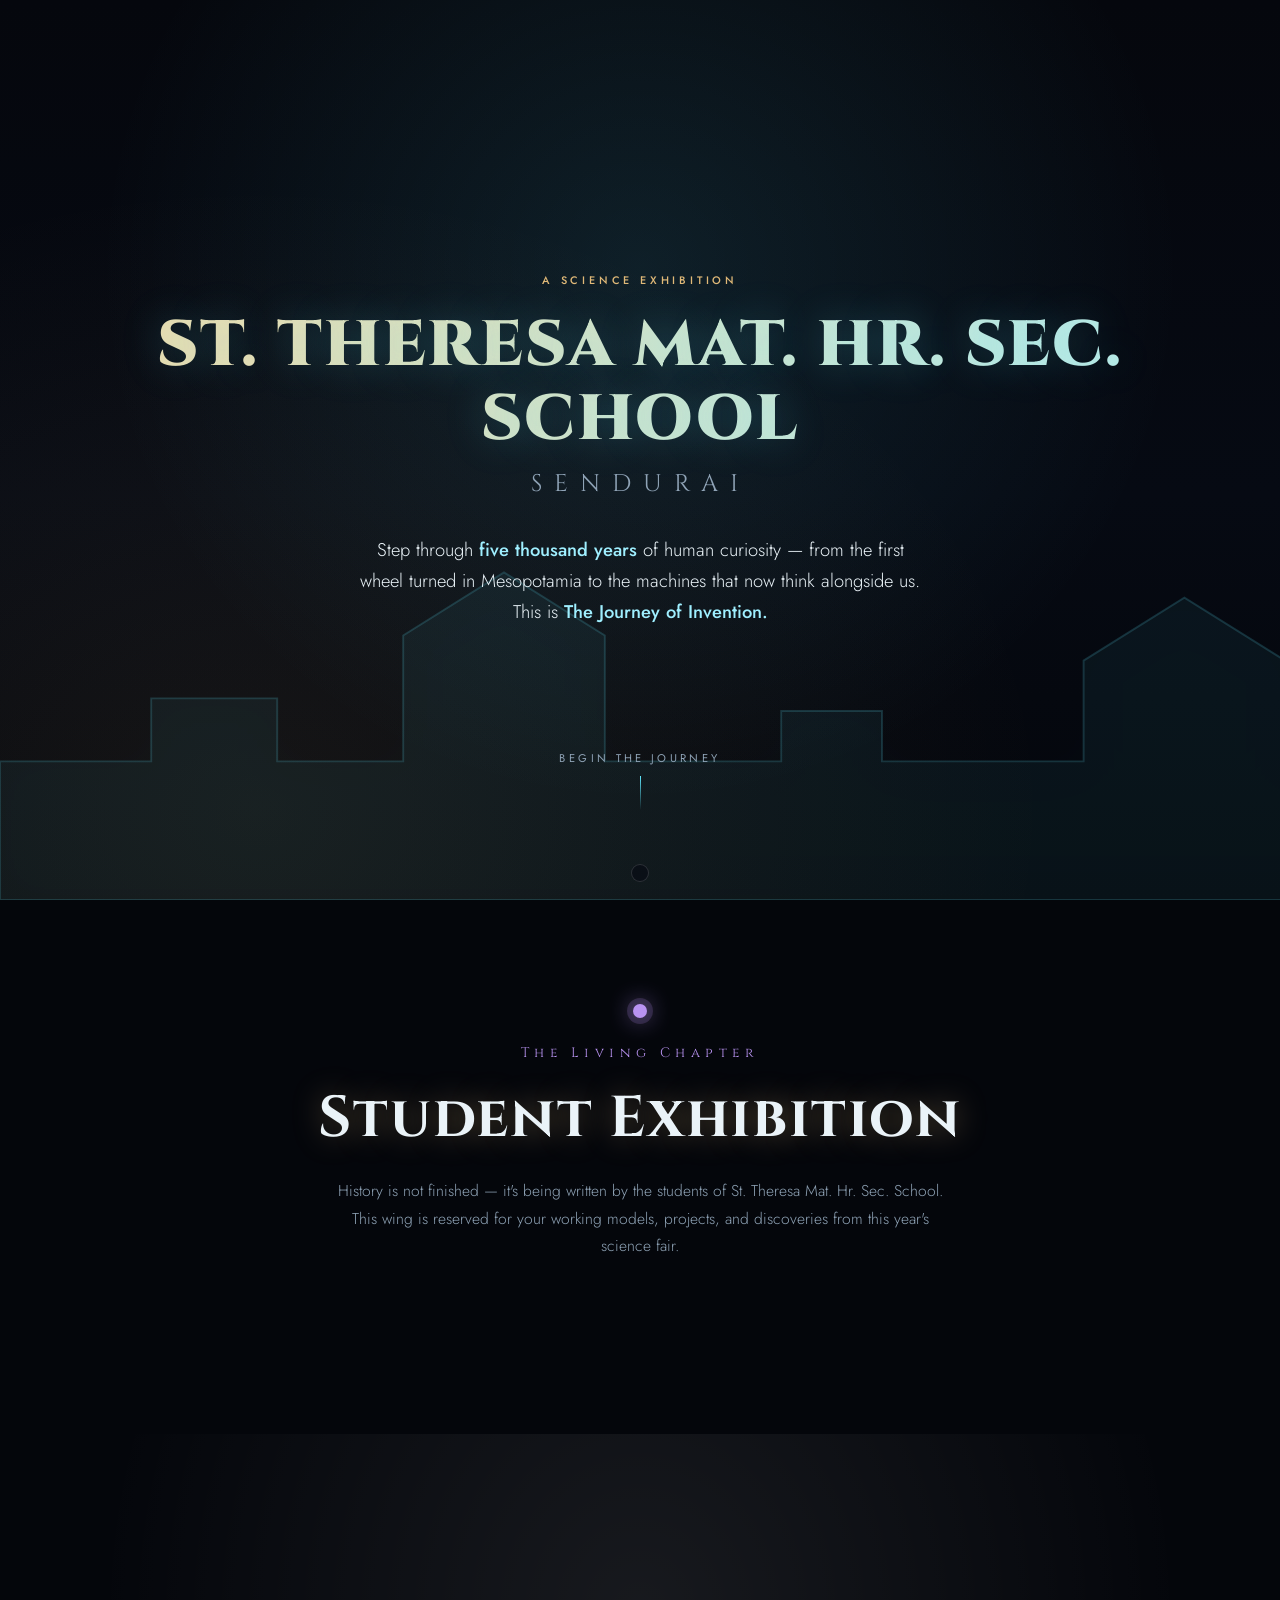
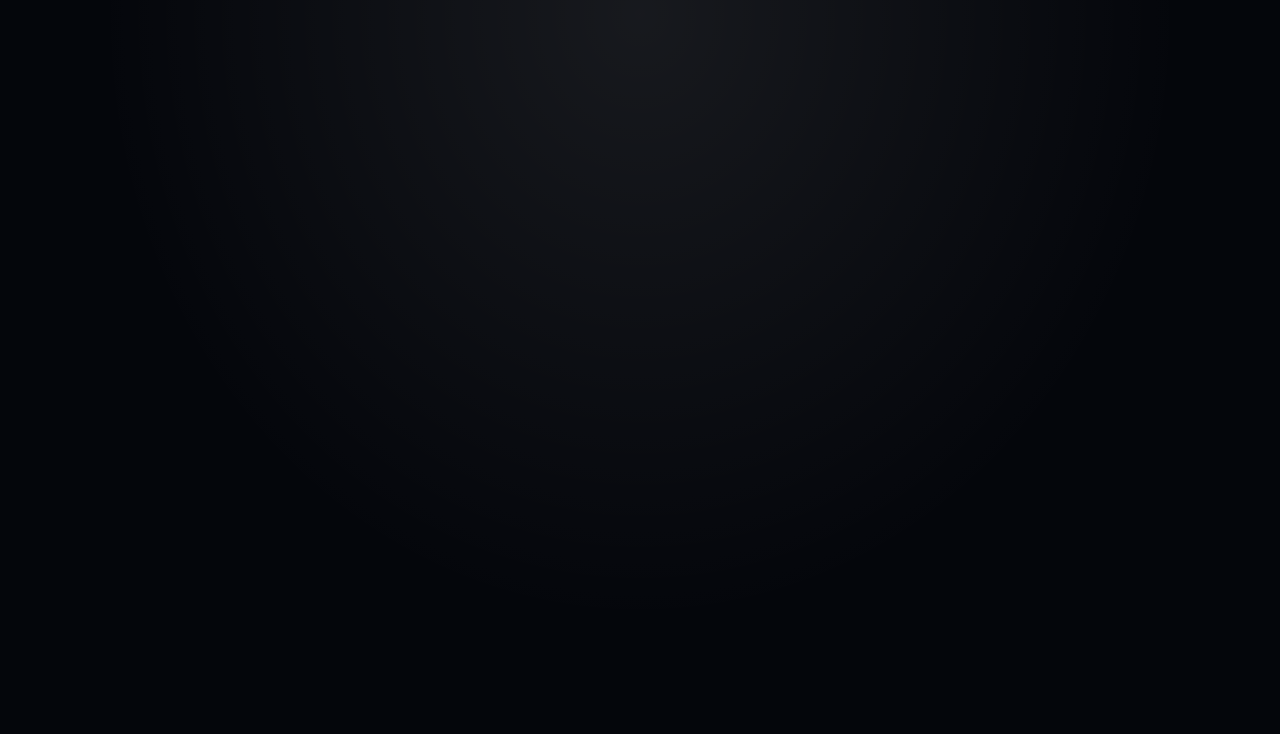
==== journey-of-invention.html @ 99f2938e "Add files via upload" ====
<!DOCTYPE html>
<html lang="en">
<head>
<meta charset="UTF-8">
<meta name="viewport" content="width=device-width, initial-scale=1.0">
<title>The Journey of Invention — St. Theresa Mat. Hr. Sec. School, Sendurai</title>
<link rel="preconnect" href="https://fonts.googleapis.com">
<link href="https://fonts.googleapis.com/css2?family=Cinzel:wght@400;600;700;900&family=Cinzel+Decorative:wght@700;900&family=Jost:wght@300;400;500;600;700&display=swap" rel="stylesheet">
<style>
  :root{
    --bg:#04060b;
    --bg2:#070c17;
    --cyan:#5fe9ff;
    --cyan-soft:#9fefff;
    --cyan-dim:#1c6b7d;
    --gold:#e0b978;
    --gold-soft:#f3d9a4;
    --ink:#eaf3f8;
    --muted:#8fa3b6;
    --glass:rgba(255,255,255,0.055);
    --glass-border:rgba(255,255,255,0.14);
    --accent:var(--gold);
  }
  *{box-sizing:border-box; margin:0; padding:0;}
  html{scroll-behavior:smooth;}
  body{
    background:var(--bg);
    color:var(--ink);
    font-family:'Jost',sans-serif;
    overflow-x:hidden;
    -webkit-font-smoothing:antialiased;
  }
  ::selection{background:var(--cyan); color:#04060b;}

  h1,h2,h3,.display{font-family:'Cinzel',serif; letter-spacing:.03em;}
  .eyebrow{
    font-family:'Jost',sans-serif; text-transform:uppercase; letter-spacing:.35em;
    font-size:.68rem; color:var(--accent); font-weight:500;
  }

  /* ---------- canvas backdrop ---------- */
  #starfield{position:fixed; inset:0; z-index:0; opacity:.75; pointer-events:none;}

  /* ---------- scroll progress ---------- */
  #progress{
    position:fixed; top:0; left:0; height:3px; width:0%;
    background:linear-gradient(90deg,var(--cyan),var(--gold));
    z-index:500; box-shadow:0 0 12px var(--cyan);
    transition:width .1s linear;
  }

  /* ---------- nav ---------- */
  nav#eraNav{
    position:fixed; bottom:18px; left:50%; transform:translateX(-50%);
    z-index:400; display:flex; gap:6px; padding:8px;
    background:rgba(8,12,20,.65); border:1px solid var(--glass-border);
    border-radius:40px; backdrop-filter:blur(16px);
    max-width:92vw; overflow-x:auto; scrollbar-width:none;
  }
  nav#eraNav::-webkit-scrollbar{display:none;}
  nav#eraNav button{
    white-space:nowrap; background:transparent; border:none; color:var(--muted);
    font-family:'Jost',sans-serif; font-size:.72rem; letter-spacing:.12em; text-transform:uppercase;
    padding:9px 15px; border-radius:30px; cursor:pointer; transition:all .35s ease;
  }
  nav#eraNav button.active{
    background:linear-gradient(120deg, rgba(95,233,255,.18), rgba(224,185,120,.18));
    color:var(--ink); box-shadow:0 0 18px rgba(95,233,255,.25) inset;
  }
  nav#eraNav button:hover{color:var(--cyan-soft);}

  section{position:relative; z-index:2; width:100%;}

  /* ---------- HERO ---------- */
  #hero{
    height:100svh; display:flex; flex-direction:column; align-items:center; justify-content:center;
    text-align:center; position:relative; overflow:hidden;
  }
  #hero::before{
    content:""; position:absolute; inset:0;
    background:
      radial-gradient(ellipse at 50% 30%, rgba(95,233,255,.10), transparent 60%),
      radial-gradient(ellipse at 20% 90%, rgba(224,185,120,.08), transparent 55%),
      linear-gradient(180deg, #05070d 0%, #060a13 55%, #04060b 100%);
    z-index:-1;
  }
  .school-silhouette{
    position:absolute; bottom:0; left:0; right:0; height:42vh; z-index:-1; opacity:.5;
    filter:drop-shadow(0 0 25px rgba(95,233,255,.15));
  }
  .hero-eyebrow{margin-bottom:22px; opacity:0; animation:fadeUp 1.2s ease .3s forwards;}
  .school-title{
    font-size:clamp(1.9rem, 6vw, 4rem); font-weight:900; line-height:1.15;
    background:linear-gradient(120deg, var(--gold-soft), var(--cyan-soft) 55%, var(--gold-soft));
    background-size:220% auto;
    -webkit-background-clip:text; background-clip:text; color:transparent;
    text-shadow:0 0 40px rgba(95,233,255,.25);
    animation:shine 7s linear infinite, fadeUp 1.4s ease .5s both;
  }
  .school-sub{
    font-family:'Cinzel',serif; font-size:clamp(1rem,2.6vw,1.5rem); letter-spacing:.5em;
    color:var(--muted); margin-top:10px; opacity:0; animation:fadeUp 1.4s ease .8s forwards;
  }
  .hero-tagline{
    margin-top:34px; font-size:clamp(.95rem,1.6vw,1.15rem); color:var(--ink); opacity:0;
    max-width:560px; line-height:1.7; font-weight:300;
    animation:fadeUp 1.4s ease 1.15s forwards;
  }
  .hero-tagline b{color:var(--cyan-soft); font-weight:500;}
  .scroll-cue{
    position:absolute; bottom:90px; display:flex; flex-direction:column; align-items:center; gap:10px;
    opacity:0; animation:fadeUp 1s ease 1.7s forwards, bob 2.4s ease-in-out 2.7s infinite;
    color:var(--muted); font-size:.7rem; letter-spacing:.3em; text-transform:uppercase;
  }
  .scroll-cue .line{width:1px; height:34px; background:linear-gradient(var(--cyan),transparent);}

  @keyframes fadeUp{from{opacity:0; transform:translateY(26px);} to{opacity:1; transform:translateY(0);}}
  @keyframes shine{to{background-position:220% center;}}
  @keyframes bob{0%,100%{transform:translateY(0);}50%{transform:translateY(10px);}}

  /* ---------- timeline spine ---------- */
  .spine-wrap{position:fixed; left:50%; top:0; bottom:0; width:2px; z-index:1; transform:translateX(-50%); pointer-events:none;}
  .spine-wrap::before{
    content:""; position:absolute; inset:0; background:linear-gradient(180deg, transparent, rgba(95,233,255,.16) 8%, rgba(95,233,255,.16) 92%, transparent);
  }
  @media (max-width:820px){.spine-wrap{display:none;}}

  /* ---------- era intro banner ---------- */
  .era-banner{
    min-height:46vh; display:flex; flex-direction:column; align-items:center; justify-content:center;
    text-align:center; padding:90px 24px 40px; position:relative;
  }
  .era-period{
    font-family:'Cinzel',serif; font-size:.85rem; letter-spacing:.4em; color:var(--accent); margin-bottom:18px;
  }
  .era-title{
    font-size:clamp(2.1rem,5.4vw,3.6rem); font-weight:700;
    color:var(--ink); text-shadow:0 0 30px color-mix(in srgb, var(--accent) 40%, transparent);
  }
  .era-desc{max-width:620px; margin:20px auto 0; color:var(--muted); font-weight:300; line-height:1.75; font-size:.98rem;}
  .era-node{
    width:14px; height:14px; border-radius:50%; margin:0 auto 26px; background:var(--accent);
    box-shadow:0 0 0 6px color-mix(in srgb, var(--accent) 18%, transparent), 0 0 24px var(--accent);
  }

  /* ---------- invention grid ---------- */
  .grid{
    display:grid; grid-template-columns:repeat(auto-fit, minmax(250px,1fr)); gap:22px;
    max-width:1200px; margin:0 auto; padding:10px 24px 110px;
  }
  .card{
    background:var(--glass); border:1px solid var(--glass-border); border-radius:18px; padding:28px 24px;
    backdrop-filter:blur(14px); cursor:pointer; text-align:left; position:relative; overflow:hidden;
    transform:translateY(24px) rotateX(4deg); opacity:0; transition:transform .5s cubic-bezier(.2,.8,.2,1), box-shadow .4s, border-color .4s, opacity .5s;
  }
  .card.in-view{opacity:1; transform:translateY(0) rotateX(0);}
  .card:hover{
    transform:translateY(-6px) scale(1.015);
    border-color:color-mix(in srgb, var(--accent) 55%, var(--glass-border));
    box-shadow:0 18px 40px -14px rgba(0,0,0,.6), 0 0 30px -6px color-mix(in srgb, var(--accent) 45%, transparent);
  }
  .card::after{
    content:""; position:absolute; inset:0; opacity:0; transition:opacity .4s;
    background:radial-gradient(circle at 30% 0%, color-mix(in srgb, var(--accent) 16%, transparent), transparent 60%);
  }
  .card:hover::after{opacity:1;}
  .card-icon{font-size:2rem; display:block; margin-bottom:16px; filter:drop-shadow(0 0 10px color-mix(in srgb, var(--accent) 60%, transparent));}

  .icon-badge{
    position:relative; width:64px; height:64px; margin-bottom:18px;
    display:flex; align-items:center; justify-content:center;
  }
  .icon-badge-ring{
    position:absolute; inset:0; border-radius:50%;
    background:conic-gradient(from 0deg, color-mix(in srgb, var(--accent) 70%, transparent), transparent 30%, color-mix(in srgb, var(--cyan) 55%, transparent) 60%, transparent 85%);
    animation:spin 7s linear infinite;
    -webkit-mask:radial-gradient(circle, transparent 60%, black 62%);
            mask:radial-gradient(circle, transparent 60%, black 62%);
  }
  .icon-badge-core{
    position:absolute; inset:6px; border-radius:50%;
    background:radial-gradient(circle at 35% 30%, rgba(255,255,255,.14), rgba(255,255,255,.02) 60%), var(--glass);
    border:1px solid var(--glass-border);
    box-shadow:0 0 22px -4px color-mix(in srgb, var(--accent) 55%, transparent) inset, 0 4px 14px -6px rgba(0,0,0,.6);
  }
  .icon-badge-glyph{position:relative; font-size:1.7rem; filter:drop-shadow(0 0 8px color-mix(in srgb, var(--accent) 65%, transparent));}
  .icon-badge img{position:relative; width:60%; height:60%; object-fit:contain; filter:drop-shadow(0 0 8px color-mix(in srgb, var(--accent) 65%, transparent));}
  @keyframes spin{to{transform:rotate(360deg);}}
  .card:hover .icon-badge-ring{animation-duration:2.4s;}

  #modalIcon.icon-badge{width:84px; height:84px; margin-bottom:16px;}
  #modalIcon.icon-badge .icon-badge-glyph{font-size:2.2rem;}
  .card h3{font-size:1.18rem; font-weight:600; margin-bottom:6px; color:var(--ink);}
  .card .card-tag{font-size:.72rem; letter-spacing:.15em; text-transform:uppercase; color:var(--accent); font-family:'Jost'; font-weight:600;}
  .card .card-hint{margin-top:14px; font-size:.82rem; color:var(--muted); font-weight:300;}
  .card .expand{
    margin-top:16px; font-size:.72rem; letter-spacing:.15em; text-transform:uppercase; color:var(--cyan-soft);
    display:flex; align-items:center; gap:6px;
  }

  /* ---------- modal ---------- */
  #modalOverlay{
    position:fixed; inset:0; z-index:600; display:none; align-items:center; justify-content:center;
    background:rgba(2,4,8,.72); backdrop-filter:blur(6px); padding:24px;
  }
  #modalOverlay.show{display:flex;}
  #modalCard{
    max-width:560px; width:100%; max-height:86vh; overflow-y:auto;
    background:linear-gradient(160deg, rgba(255,255,255,.08), rgba(255,255,255,.03));
    border:1px solid var(--glass-border); border-radius:22px; padding:36px 32px;
    backdrop-filter:blur(22px); position:relative; transform:scale(.92); opacity:0; transition:all .35s cubic-bezier(.2,.8,.2,1);
  }
  #modalOverlay.show #modalCard{transform:scale(1); opacity:1;}
  #modalClose{
    position:absolute; top:18px; right:18px; background:none; border:none; color:var(--muted);
    font-size:1.3rem; cursor:pointer; line-height:1;
  }
  #modalClose:hover{color:var(--ink);}
  #modalIcon{font-size:2.6rem; margin-bottom:14px; display:block;}
  #modalTitle{font-size:1.55rem; margin-bottom:4px;}
  #modalMeta{font-size:.78rem; letter-spacing:.15em; text-transform:uppercase; color:var(--accent); margin-bottom:20px; font-weight:600;}
  .modal-row{margin-bottom:16px;}
  .modal-row .label{font-size:.68rem; letter-spacing:.2em; text-transform:uppercase; color:var(--cyan-soft); margin-bottom:5px; font-weight:600;}
  .modal-row .val{font-size:.94rem; color:var(--ink); line-height:1.65; font-weight:300;}

  /* ---------- indian section flourish ---------- */
  #indian .era-period{color:#f2b544;}
  #indian .era-node{background:#f2b544; box-shadow:0 0 0 6px rgba(242,181,68,.18), 0 0 24px #f2b544;}

  /* ---------- exhibition ---------- */
  .exhibit-card{
    background:var(--glass); border:1px dashed var(--glass-border); border-radius:18px; padding:36px 26px;
    text-align:center; opacity:0; transform:translateY(20px); transition:all .5s;
  }
  .exhibit-card.in-view{opacity:1; transform:translateY(0);}
  .exhibit-card .plus{font-size:2rem; color:var(--cyan-soft); margin-bottom:10px;}
  .exhibit-card h4{font-weight:500; font-size:1rem; color:var(--ink); margin-bottom:6px;}
  .exhibit-card p{font-size:.82rem; color:var(--muted); font-weight:300;}

  /* ---------- credits (white glassmorphism) ---------- */
  #credits{
    min-height:100svh; display:flex; align-items:center; justify-content:center; text-align:center;
    padding:80px 24px; position:relative;
  }
  #credits::before{
    content:""; position:absolute; inset:0; z-index:-1;
    background:radial-gradient(ellipse at 50% 20%, rgba(255,255,255,.08), transparent 60%), var(--bg);
  }
  .credits-panel{
    max-width:640px; width:100%; padding:56px 40px;
    background:rgba(255,255,255,.10);
    border:1px solid rgba(255,255,255,.35);
    border-radius:28px; backdrop-filter:blur(22px);
    box-shadow:0 30px 70px -30px rgba(0,0,0,.6), 0 0 0 1px rgba(255,255,255,.05) inset;
  }
  .credits-panel .quote{
    font-family:'Cinzel',serif; font-style:italic; font-size:clamp(1.1rem,2.4vw,1.5rem);
    line-height:1.6; color:#fdfdfd; margin-bottom:30px;
  }
  .credits-school{font-size:clamp(1.3rem,3vw,1.9rem); font-weight:700; color:#fff; letter-spacing:.04em;}
  .credits-loc{letter-spacing:.5em; color:rgba(255,255,255,.7); font-size:.8rem; margin-top:8px; font-family:'Cinzel';}
  .credits-div{width:60px; height:1px; background:rgba(255,255,255,.35); margin:28px auto;}
  .credits-made{font-size:.78rem; color:rgba(255,255,255,.55); letter-spacing:.1em;}
  .credits-made b{color:rgba(255,255,255,.85); font-weight:500;}

  @media (max-width:600px){
    .grid{padding:10px 16px 100px;}
    .card{padding:22px 18px;}
    #modalCard{padding:28px 22px;}
  }

  .reveal{opacity:0; transform:translateY(24px); transition:all .7s cubic-bezier(.2,.8,.2,1);}
  .reveal.in-view{opacity:1; transform:translateY(0);}
</style>
</head>
<body>

<canvas id="starfield"></canvas>
<div id="progress"></div>
<div class="spine-wrap"></div>

<nav id="eraNav"></nav>

<!-- HERO -->
<section id="hero">
  <svg class="school-silhouette" viewBox="0 0 1200 300" preserveAspectRatio="none">
    <path d="M0,300 L0,190 L120,190 L120,140 L220,140 L220,190 L320,190 L320,90 L400,40 L480,90 L480,190 L620,190 L620,150 L700,150 L700,190 L860,190 L860,110 L940,60 L1020,110 L1020,190 L1200,190 L1200,300 Z"
      fill="#5fe9ff" opacity="0.10"/>
    <path d="M0,300 L0,190 L120,190 L120,140 L220,140 L220,190 L320,190 L320,90 L400,40 L480,90 L480,190 L620,190 L620,150 L700,150 L700,190 L860,190 L860,110 L940,60 L1020,110 L1020,190 L1200,190 L1200,300 Z"
      fill="none" stroke="#5fe9ff" stroke-width="1.5" opacity="0.35"/>
  </svg>
  <div class="hero-eyebrow eyebrow">A Science Exhibition</div>
  <h1 class="school-title">ST. THERESA MAT. HR. SEC. SCHOOL</h1>
  <div class="school-sub">SENDURAI</div>
  <p class="hero-tagline">Step through <b>five thousand years</b> of human curiosity — from the first wheel turned in Mesopotamia to the machines that now think alongside us. This is <b>The Journey of Invention.</b></p>
  <div class="scroll-cue"><span>Begin the Journey</span><span class="line"></span></div>
</section>

<!-- ERA SECTIONS RENDER HERE -->
<main id="eraContainer"></main>

<!-- EXHIBITION -->
<section id="exhibition" data-nav="Student Exhibition" data-accent="#b993f2">
  <div class="era-banner">
    <div class="era-node" style="background:#b993f2; box-shadow:0 0 0 6px rgba(185,147,242,.18),0 0 24px #b993f2;"></div>
    <div class="era-period" style="color:#b993f2;">The Living Chapter</div>
    <h2 class="era-title">Student Exhibition</h2>
    <p class="era-desc">History is not finished — it's being written by the students of St. Theresa Mat. Hr. Sec. School. This wing is reserved for your working models, projects, and discoveries from this year's science fair.</p>
  </div>
  <div class="grid" id="exhibitGrid"></div>
</section>

<!-- CREDITS -->
<section id="credits" data-nav="Credits" data-accent="#ffffff">
  <div class="credits-panel reveal">
    <p class="quote">"From the first spark of curiosity<br>to the inventions that changed the world."</p>
    <div class="credits-school">ST. THERESA MAT. HR. SEC. SCHOOL</div>
    <div class="credits-loc">SENDURAI</div>
    <div class="credits-div"></div>
    <div class="credits-made">Website concept &amp; design by <b>Mystery_1431</b></div>
  </div>
</section>

<!-- MODAL -->
<div id="modalOverlay">
  <div id="modalCard">
    <button id="modalClose" aria-label="Close">✕</button>
    <div id="modalIcon" class="icon-badge">
      <span class="icon-badge-ring"></span>
      <span class="icon-badge-core"></span>
      <span class="icon-badge-glyph" id="modalGlyph"></span>
      <img id="modalImg" style="display:none;">
    </div>
    <h3 id="modalTitle"></h3>
    <div id="modalMeta"></div>
    <div class="modal-row"><div class="label">Inventor / Origin</div><div class="val" id="modalOrigin"></div></div>
    <div class="modal-row"><div class="label">Period</div><div class="val" id="modalPeriod"></div></div>
    <div class="modal-row"><div class="label">How It Worked</div><div class="val" id="modalHow"></div></div>
    <div class="modal-row"><div class="label">Why It Mattered</div><div class="val" id="modalWhy"></div></div>
    <div class="modal-row"><div class="label">Modern Equivalent</div><div class="val" id="modalModern"></div></div>
  </div>
</div>

<script>
/* ============ DATA ============ */
const ERAS = [
  {
    id:'ancient', nav:'Ancient', accent:'#c68a4a',
    period:'c. 3500 BCE – 500 CE', title:'Ancient Inventions',
    desc:'In the river valleys of Sumer, Egypt, and the Indus, humanity took its first deliberate steps from survival to invention.',
    items:[
      {icon:'🔥', name:'Control of Fire', origin:'Early Homo species, East Africa', period:'c. 1,000,000 BCE', how:'Sustained, controlled flame was kept burning and later struck on demand using friction or sparks.', why:'Provided warmth, protection, and cooked food — freeing early humans to settle, socialise, and grow larger brains.', modern:'Combustion engines, power stations, and every kitchen stove.'},
      {icon:'🌾', name:'Agriculture & Irrigation', origin:'Fertile Crescent, Mesopotamia', period:'c. 10,000 BCE', how:'Wild grains were deliberately planted, watered through dug channels, and harvested on a cycle.', why:'Ended nomadic life and allowed permanent settlements, food surpluses, and the first cities.', modern:'Modern irrigation systems and industrial farming.'},
      {icon:'🛞', name:'The Wheel', origin:'Sumerians, Mesopotamia', period:'c. 3500 BCE', how:'A rotating disc mounted on an axle reduces friction, letting heavy loads move with far less effort.', why:'Transformed transport, trade, pottery, and later machinery — arguably the single most consequential mechanical idea in history.', modern:'Car, train and aircraft wheels; gears and turbines.'},
      {icon:'📜', name:'Papyrus & Writing', origin:'Ancient Egypt', period:'c. 3000 BCE', how:'Reed pith was sliced, layered in crosswise strips, pressed and dried into a smooth writing surface.', why:'Made permanent record-keeping possible — law, trade, literature and history could finally be preserved.', modern:'Paper and digital documents.'},
      {icon:'🔶', name:'Bronze Metallurgy', origin:'Mesopotamia / Indus Valley', period:'c. 3300 BCE', how:'Copper and tin were melted and combined to form a harder, more durable alloy.', why:'Gave rise to stronger tools and weapons, naming an entire era: the Bronze Age.', modern:'Modern metal alloys and casting industries.'},
      {icon:'🧮', name:'The Abacus', origin:'Mesopotamia / China', period:'c. 2700 BCE', how:'Beads sliding on rods represent place-value digits, allowing rapid manual arithmetic.', why:'The first true calculating device — it powered trade, taxation and early engineering.', modern:'Calculators and computers.'},
      {icon:'🏛️', name:'Roman Aqueducts', origin:'Roman Republic', period:'c. 312 BCE', how:'Gravity-fed stone channels, carried on arches, moved water across valleys to cities.', why:'Enabled dense urban life, public baths, and sanitation on an unprecedented scale.', modern:'Municipal water-supply systems.'},
      {icon:'🏗️', name:'Roman Concrete', origin:'Roman Empire', period:'c. 200 BCE', how:'Volcanic ash mixed with lime and water hardened into a durable, mouldable building material.', why:'Allowed domes, arches and roads that still stand two thousand years later.', modern:'Reinforced concrete used in nearly all modern construction.'},
      {icon:'⏳', name:'Sundial & Water Clock', origin:'Egypt & Babylon', period:'c. 1500 BCE', how:'A shadow\\'s position, or the steady drip of water, marked the passage of hours.', why:'The first systematic way to measure time, essential for agriculture, religion and astronomy.', modern:'Mechanical and atomic clocks.'},
      {icon:'⚔️', name:'Iron Smelting', origin:'Anatolia (Hittites)', period:'c. 1200 BCE', how:'Ore heated with charcoal in a furnace released molten iron, which was then hammered into shape.', why:'Iron tools and weapons were stronger and cheaper than bronze, ushering in the Iron Age.', modern:'Modern steel manufacturing.'},
    ]
  },
  {
    id:'medieval', nav:'Medieval', accent:'#e0b978',
    period:'c. 500 – 1500 CE', title:'Medieval Inventions',
    desc:'Across China, the Islamic world and Europe, quiet workshops produced tools that would soon connect the globe.',
    items:[
      {icon:'🧭', name:'Magnetic Compass', origin:'Song Dynasty, China', period:'11th century', how:'A magnetised needle aligns itself with Earth\\'s magnetic field, always pointing north–south.', why:'Freed sailors from relying on stars and coastlines, opening the seas to real navigation.', modern:'Digital compass, GPS heading sensors.'},
      {icon:'🕰️', name:'Mechanical Clock', origin:'Medieval Europe', period:'13th century', how:'A falling weight drives a gear train, regulated by an escapement that ticks in even beats.', why:'Standardised timekeeping for the first time — daily life, trade and later science could be synchronised.', modern:'Quartz and atomic clocks.'},
      {icon:'🔭', name:'Astrolabe', origin:'Islamic Golden Age', period:'8th–10th century', how:'A rotating brass disc maps star positions, letting a user measure the altitude of the sun or stars.', why:'A single instrument for astronomy, navigation and timekeeping — vital to scholars and sailors alike.', modern:'Sextant, GPS.'},
      {icon:'🖨️', name:'Printing Press', origin:'Johannes Gutenberg, Germany', period:'c. 1440', how:'Reusable metal letters were arranged, inked, and mechanically pressed onto paper.', why:'Made books affordable and fast to produce, fuelling mass literacy and the spread of ideas.', modern:'Digital publishing and printing.'},
      {icon:'🌾', name:'Heavy Plough', origin:'Northern Europe', period:'c. 600 CE', how:'An iron blade and wheeled frame could cut and turn thick, wet clay soils that older ploughs could not.', why:'Boosted agricultural yields dramatically, supporting population growth across Europe.', modern:'Modern tractors and farm machinery.'},
      {icon:'🏹', name:'Crossbow', origin:'China, refined in medieval Europe', period:'4th century BCE – medieval era', how:'A mechanical trigger releases a tensioned bowstring, firing a bolt with great force.', why:'Required far less training than a longbow, changing the shape of warfare and siege tactics.', modern:'Precision-engineered firearms.'},
      {icon:'⛵', name:'Navigation & Sailing Tech', origin:'Iberian shipbuilders', period:'14th–15th century', how:'Triangular lateen sails and a sternpost rudder let ships sail closer to the wind and steer precisely.', why:'Made long ocean voyages possible, launching the Age of Exploration.', modern:'Modern shipping and sailing vessels.'},
      {icon:'👓', name:'Eyeglasses', origin:'Northern Italy', period:'c. 1286', how:'Ground convex glass lenses bend light to correct long-sightedness.', why:'Extended the working, reading and scholarly life of anyone with failing eyesight.', modern:'Corrective lenses and modern optics.'},
      {icon:'💥', name:'Gunpowder', origin:'Tang/Song Dynasty, China', period:'9th century', how:'A mixture of saltpetre, sulphur and charcoal ignites rapidly, releasing expanding gas with explosive force.', why:'Reshaped warfare, mining and engineering worldwide within a few centuries.', modern:'Firearms, explosives, and rocket propellant.'},
      {icon:'🌬️', name:'Windmill', origin:'Persia, spread to Medieval Europe', period:'9th–12th century', how:'Sails catch moving air, turning a shaft connected to millstones or pumps.', why:'Provided renewable mechanical power for grinding grain and draining land.', modern:'Modern wind turbines generating electricity.'},
    ]
  },
  {
    id:'renaissance', nav:'Renaissance', accent:'#e08a6a',
    period:'c. 1400 – 1700 CE', title:'The Renaissance',
    desc:'Curiosity became method. Lenses, dissections and careful observation gave birth to modern science itself.',
    items:[
      {icon:'🔭', name:'Telescope', origin:'Galileo Galilei (Italy)', period:'1609', how:'A combination of curved lenses magnifies distant light, bringing far objects into focus.', why:'Proved the heliocentric model correct and opened the era of observational astronomy.', modern:'Space telescopes such as Hubble and JWST.'},
      {icon:'🔬', name:'Compound Microscope', origin:'Zacharias Janssen, Netherlands', period:'c. 1590', how:'Two lenses working together magnify objects far beyond what a single lens can achieve.', why:'Revealed a hidden world of cells and microorganisms, founding modern biology.', modern:'Electron microscopes.'},
      {icon:'🌡️', name:'Thermometer', origin:'Galileo Galilei & Santorio Santorio', period:'1593–1612', how:'Liquid expands predictably with heat inside a sealed tube, giving a measurable reading.', why:'Allowed temperature to be measured, not just felt — essential for science and medicine.', modern:'Digital and infrared thermometers.'},
      {icon:'🫀', name:'Anatomical Illustration', origin:'Andreas Vesalius, Flanders', period:'1543', how:'Careful, direct dissection replaced centuries of copied and often incorrect anatomical texts.', why:'Corrected fundamental errors in medical knowledge and modernised the study of the human body.', modern:'Modern anatomy and surgical training.'},
      {icon:'❤️', name:'Circulatory System', origin:'William Harvey, England', period:'1628', how:'Careful experiments showed blood is pumped by the heart in one continuous, closed loop.', why:'Became the foundation of modern physiology and cardiology.', modern:'Cardiac medicine and surgery.'},
      {icon:'🕊️', name:'Flying Machine Concepts', origin:'Leonardo da Vinci, Italy', period:'c. 1485', how:'Detailed sketches of ornithopters were based on close study of how birds\\' wings generate lift.', why:'Though never built, they inspired centuries of serious thought about mechanical flight.', modern:'Modern aircraft and helicopters.'},
      {icon:'⏱️', name:'Pendulum Clock', origin:'Christiaan Huygens, Netherlands', period:'1656', how:'A swinging pendulum keeps a near-constant beat, regulating a gear train far more accurately than before.', why:'Made timekeeping precise enough for navigation and modern science.', modern:'Precision quartz and atomic clocks.'},
      {icon:'📐', name:'Laws of Motion & Calculus', origin:'Isaac Newton, England', period:'1687', how:'Mathematical laws described exactly how forces cause objects to move and accelerate.', why:'Became the mathematical backbone of physics, engineering, and space travel.', modern:'Every modern engineering calculation, from bridges to rockets.'},
    ]
  },
  {
    id:'industrial', nav:'Industrial', accent:'#e0714a',
    period:'c. 1760 – 1900 CE', title:'The Industrial Revolution',
    desc:'Steam and electricity turned individual inventions into an unstoppable wave of machines.',
    items:[
      {icon:'⚙️', name:'Steam Engine', origin:'James Watt, Scotland', period:'1769', how:'Burning fuel boils water into steam, which expands to drive a piston back and forth.', why:'Powered factories, trains and ships, becoming the true engine of the Industrial Revolution.', modern:'Steam and gas turbines in power plants.'},
      {icon:'🧵', name:'Spinning Jenny', origin:'James Hargreaves, England', period:'1764', how:'A single wheel turned multiple spindles at once, spinning several threads simultaneously.', why:'Mechanised the textile industry and multiplied a single worker\\'s output many times over.', modern:'Automated industrial looms.'},
      {icon:'📡', name:'Telegraph', origin:'Samuel Morse, USA', period:'1837', how:'Coded electrical pulses travel instantly along a wire and are decoded at the other end.', why:'Made instant long-distance communication possible for the first time in history.', modern:'The internet and instant messaging.'},
      {icon:'💡', name:'Light Bulb', origin:'Thomas Edison, USA', period:'1879', how:'Electric current heats a thin filament until it glows brightly inside a vacuum.', why:'Brought safe, affordable, reliable light indoors, reshaping how people lived and worked.', modern:'LED and smart lighting.'},
      {icon:'🚂', name:'Steam Locomotive', origin:'George Stephenson, England', period:'1814', how:'A steam engine mounted on a rail chassis drives wheels along fixed iron tracks.', why:'Transformed trade and travel, shrinking distances and connecting whole nations.', modern:'High-speed electric rail.'},
      {icon:'☎️', name:'Telephone', origin:'Alexander Graham Bell, USA/Scotland', period:'1876', how:'A microphone converts voice into an electrical signal that is transmitted and converted back to sound.', why:'Enabled real-time voice conversation across any distance for the first time.', modern:'Smartphones and video calls.'},
      {icon:'📷', name:'Photography', origin:'Louis Daguerre, France', period:'1839', how:'Light-sensitive chemical plates capture and permanently fix an image projected through a lens.', why:'Let history, people and places be recorded exactly as they looked, for the first time ever.', modern:'Digital cameras and smartphone photography.'},
      {icon:'💉', name:'Vaccination', origin:'Edward Jenner, England', period:'1796', how:'Exposure to a mild, related virus (cowpox) trained the immune system to resist smallpox.', why:'Founded the entire science of immunology and eventually eradicated smallpox worldwide.', modern:'Modern vaccine programs against dozens of diseases.'},
      {icon:'🚗', name:'Internal Combustion Engine', origin:'Nikolaus Otto & Karl Benz, Germany', period:'1876–1885', how:'Fuel is ignited inside a sealed cylinder, and the resulting explosion drives a piston.', why:'Powered the first automobiles and made personal, powered transport possible.', modern:'Modern cars, though increasingly replaced by electric motors.'},
      {icon:'📻', name:'Radio', origin:'Guglielmo Marconi, Italy', period:'1895', how:'Electromagnetic waves carry information through open air without any wires.', why:'Made mass, instant, wireless communication and broadcasting possible for the first time.', modern:'Wi-Fi, mobile networks, and satellite communication.'},
    ]
  },
  {
    id:'modern', nav:'Modern Era', accent:'#5fe9ff',
    period:'c. 1900 CE – Present', title:'The Modern Era',
    desc:'From the first flight to the first search query — invention accelerated into every corner of daily life.',
    items:[
      {icon:'✈️', name:'Airplane', origin:'Wright Brothers, USA', period:'1903', how:'Curved wings generate lift as an engine drives the aircraft forward through the air.', why:'Conquered powered human flight, shrinking the entire planet.', modern:'Commercial jet airliners.'},
      {icon:'🔌', name:'Transistor', origin:'Bell Labs, USA', period:'1947', how:'A semiconductor device switches or amplifies electrical signals with no moving parts.', why:'Replaced bulky vacuum tubes and made all modern electronics possible.', modern:'Microchips inside every device you own.'},
      {icon:'💻', name:'Electronic Computer', origin:'Alan Turing & ENIAC-era engineers', period:'1940s', how:'Electronic circuits process information as binary logic at enormous speed.', why:'Automated computation, transforming science, industry and everyday life.', modern:'Laptops, servers and smartphones.'},
      {icon:'🌐', name:'The Internet', origin:'ARPANET / Tim Berners-Lee', period:'1969 / 1989', how:'Networks of computers exchange data using shared protocols, forming one connected web.', why:'Connected the entire world instantly, reshaping communication, work and knowledge.', modern:'Cloud computing and the modern web.'},
      {icon:'🚀', name:'Space Rocket', origin:'Robert Goddard / global space programs', period:'1926 – 1969', how:'Controlled combustion expels gas at high speed, propelling the craft beyond Earth\\'s gravity.', why:'Opened the era of space exploration and satellite technology.', modern:'Reusable orbital rockets.'},
      {icon:'🦠', name:'Penicillin & Antibiotics', origin:'Alexander Fleming, Scotland', period:'1928', how:'A mould was found to secrete a substance that kills bacteria without harming human cells.', why:'Turned once-fatal infections into treatable conditions, saving hundreds of millions of lives.', modern:'The entire modern antibiotics industry.'},
      {icon:'📺', name:'Television', origin:'John Logie Baird / Philo Farnsworth', period:'1920s', how:'Images are converted into electronic signals, transmitted, and reassembled as moving pictures.', why:'Became the dominant medium for news, entertainment and information for most of the 20th century.', modern:'Streaming platforms and smart TVs.'},
      {icon:'🧬', name:'DNA Double Helix', origin:'James Watson & Francis Crick (with Rosalind Franklin\\'s data)', period:'1953', how:'X-ray images revealed DNA\\'s twisted-ladder structure, showing how genetic information is stored and copied.', why:'Founded modern genetics, unlocking how life itself is encoded.', modern:'Genetic testing, biotechnology, and CRISPR gene editing.'},
      {icon:'📱', name:'Personal Computer & Smartphone', origin:'Global tech industry, USA', period:'1970s – 2007', how:'Powerful microprocessors shrank computing power small enough to fit in a pocket.', why:'Put a device more powerful than early supercomputers into billions of hands.', modern:'The smartphone you likely used to view this page.'},
      {icon:'🛰️', name:'GPS', origin:'U.S. Department of Defense', period:'1978 – 2000 (civilian use)', how:'A network of satellites broadcasts precise time signals, letting a receiver calculate its exact position.', why:'Transformed navigation, logistics, mapping and countless everyday apps.', modern:'Every phone map, ride-share app, and delivery service.'},
      {icon:'🧪', name:'mRNA Vaccine Technology', origin:'Katalin Karikó & Drew Weissman', period:'2020', how:'A synthetic genetic instruction teaches cells to produce a harmless piece of a virus, training immunity.', why:'Enabled the fastest vaccine development in history during the COVID-19 pandemic.', modern:'A new platform now being adapted for cancer and other disease vaccines.'},
      {icon:'🤖', name:'Artificial Intelligence', origin:'Global research community', period:'1950s – present', how:'Algorithms learn patterns from vast amounts of data instead of following only fixed rules.', why:'Is reshaping how we work, learn, communicate, and solve problems, in real time.', modern:'Tools like Claude, and AI systems across medicine, science and industry.'},
    ]
  },
  {
    id:'indian', nav:'Indian Inventors', accent:'#f2b544',
    period:'c. 600 BCE – Present', title:'Indian Inventors & Scientists',
    desc:'A dedicated wing honouring the minds from India whose ideas quietly shaped the modern world.',
    items:[
      {icon:'🔢', name:'Aryabhata', origin:'India', period:'476 – 550 CE', how:'Developed the concept of zero as a placeholder and calculated an early, remarkably accurate value of pi.', why:'Laid the mathematical foundation for algebra, trigonometry and modern astronomy.', modern:'Every digital computing system relies on positional number systems built on this idea.'},
      {icon:'🩺', name:'Sushruta', origin:'India', period:'c. 600 BCE', how:'Documented over 300 surgical procedures and 120+ instruments, including techniques for plastic and cataract surgery.', why:'Earned the title "Father of Surgery," centuries ahead of the rest of the world.', modern:'Reconstructive and cosmetic surgery.'},
      {icon:'⚛️', name:'Kanad', origin:'India', period:'c. 6th century BCE', how:'Proposed that all matter is made of indivisible particles he called "anu."', why:'One of the earliest atomic theories in recorded history, predating Western atomic theory by centuries.', modern:'Atomic and particle physics.'},
      {icon:'📻', name:'Jagadish Chandra Bose', origin:'India', period:'1858 – 1937', how:'Pioneered the generation and detection of microwaves, demonstrating wireless signal transmission.', why:'His work predates and underpins the development of radio technology.', modern:'Radio, wireless and microwave communication.'},
      {icon:'🔬', name:'C. V. Raman', origin:'India', period:'1888 – 1970', how:'Discovered that light changes wavelength when it scatters through a molecule — the "Raman Effect."', why:'Won the 1930 Nobel Prize in Physics, revealing how to study molecular structure using light.', modern:'Laser spectroscopy and material science.'},
      {icon:'☢️', name:'Homi J. Bhabha', origin:'India', period:'1909 – 1966', how:'Founded India\\'s nuclear research institutions and led its early atomic energy program.', why:'Known as the "Father of India\\'s Nuclear Programme."', modern:'Nuclear energy and research reactors.'},
      {icon:'🛰️', name:'A. P. J. Abdul Kalam', origin:'India', period:'1931 – 2015', how:'Led the development of India\\'s missile and satellite launch vehicle technology.', why:'Became known as the "Missile Man of India" and later served as its President.', modern:'ISRO\\'s ongoing satellite and space missions.'},
      {icon:'🧬', name:'Har Gobind Khorana', origin:'India', period:'1922 – 2011', how:'Helped decipher how genetic code translates into proteins within living cells.', why:'Won the 1968 Nobel Prize in Physiology or Medicine.', modern:'Genetic engineering and biotechnology.'},
      {icon:'⚛️', name:'Satyendra Nath Bose', origin:'India', period:'1894 – 1974', how:'Developed a new statistical approach to quantum particles, later refined with Einstein.', why:'Gave rise to the entire class of particles named "bosons" in his honour, including the Higgs boson.', modern:'Quantum computing and particle physics research.'},
      {icon:'🛰️', name:'Vikram Sarabhai', origin:'India', period:'1919 – 1971', how:'Founded India\\'s space research program from the ground up, starting with a small fishing village launch site.', why:'Laid the foundation for what became the Indian Space Research Organisation (ISRO).', modern:'India\\'s ongoing satellite, lunar and interplanetary missions.'},
    ]
  },
];

const EXHIBITS = [
  {title:'Your Working Model', desc:'Add a photo, description, and the science behind your project.'},
  {title:'Team & Mentor', desc:'Credit the students and the teacher who guided this exhibit.'},
  {title:'The Problem You Solved', desc:'What real-world question inspired this project?'},
  {title:'Materials Used', desc:'List the components, tools, or materials in your build.'},
  {title:'What You Learned', desc:'Reflect on the science concepts this project taught you.'},
  {title:'Future Improvements', desc:'How would you take this project further next year?'},
];

/* ============ RENDER ERAS ============ */
const container = document.getElementById('eraContainer');
ERAS.forEach(era=>{
  const section = document.createElement('section');
  section.id = era.id;
  section.dataset.nav = era.nav;
  section.dataset.accent = era.accent;
  section.style.setProperty('--accent', era.accent);
  section.innerHTML = `
    <div class="era-banner">
      <div class="era-node"></div>
      <div class="era-period">${era.period}</div>
      <h2 class="era-title">${era.title}</h2>
      <p class="era-desc">${era.desc}</p>
    </div>
    <div class="grid">
      ${era.items.map((item,i)=>`
        <div class="card" data-era="${era.id}" data-idx="${i}">
          <div class="icon-badge">
            <span class="icon-badge-ring"></span>
            <span class="icon-badge-core"></span>
            ${item.img ? `<img src="${item.img}" alt="${item.name}">` : `<span class="icon-badge-glyph">${item.icon}</span>`}
          </div>
          <span class="card-tag">${era.nav}</span>
          <h3>${item.name}</h3>
          <p class="card-hint">${item.origin} · ${item.period}</p>
          <div class="expand">View Full Story →</div>
        </div>
      `).join('')}
    </div>
  `;
  container.appendChild(section);
});

/* exhibition grid */
const exhibitGrid = document.getElementById('exhibitGrid');
exhibitGrid.innerHTML = EXHIBITS.map(e=>`
  <div class="exhibit-card">
    <div class="plus">+</div>
    <h4>${e.title}</h4>
    <p>${e.desc}</p>
  </div>
`).join('');

/* ============ NAV ============ */
const navEl = document.getElementById('eraNav');
const navSections = [
  {id:'hero', label:'Start'},
  ...ERAS.map(e=>({id:e.id, label:e.nav})),
  {id:'exhibition', label:'Exhibition'},
  {id:'credits', label:'Credits'},
];
navSections.forEach(s=>{
  const btn = document.createElement('button');
  btn.textContent = s.label;
  btn.addEventListener('click', ()=> document.getElementById(s.id).scrollIntoView({behavior:'smooth'}));
  btn.dataset.target = s.id;
  navEl.appendChild(btn);
});

/* ============ SCROLL PROGRESS + ACTIVE NAV ============ */
const progressBar = document.getElementById('progress');
function onScroll(){
  const h = document.documentElement;
  const pct = (h.scrollTop) / (h.scrollHeight - h.clientHeight) * 100;
  progressBar.style.width = pct + '%';
}
window.addEventListener('scroll', onScroll, {passive:true});

const allSections = navSections.map(s=>document.getElementById(s.id));
const navButtons = [...navEl.children];
const sectionObserver = new IntersectionObserver((entries)=>{
  entries.forEach(entry=>{
    if(entry.isIntersecting){
      const idx = allSections.indexOf(entry.target);
      navButtons.forEach(b=>b.classList.remove('active'));
      if(navButtons[idx]) navButtons[idx].classList.add('active');
    }
  });
}, {threshold:0.4});
allSections.forEach(s=> s && sectionObserver.observe(s));

/* ============ REVEAL ON SCROLL ============ */
const revealObserver = new IntersectionObserver((entries)=>{
  entries.forEach((entry,i)=>{
    if(entry.isIntersecting){
      setTimeout(()=> entry.target.classList.add('in-view'), (i%6)*70);
      revealObserver.unobserve(entry.target);
    }
  });
}, {threshold:0.15});
document.querySelectorAll('.card, .exhibit-card, .reveal').forEach(el=> revealObserver.observe(el));

/* ============ MODAL ============ */
const overlay = document.getElementById('modalOverlay');
document.body.addEventListener('click', (e)=>{
  const card = e.target.closest('.card');
  if(!card) return;
  const era = ERAS.find(x=>x.id===card.dataset.era);
  const item = era.items[card.dataset.idx];
  const glyphEl = document.getElementById('modalGlyph');
  const imgEl = document.getElementById('modalImg');
  if(item.img){ imgEl.src = item.img; imgEl.style.display='block'; glyphEl.style.display='none'; }
  else { imgEl.style.display='none'; glyphEl.style.display='block'; glyphEl.textContent = item.icon; }
  document.getElementById('modalTitle').textContent = item.name;
  document.getElementById('modalMeta').textContent = era.nav.toUpperCase();
  document.getElementById('modalOrigin').textContent = item.origin;
  document.getElementById('modalPeriod').textContent = item.period;
  document.getElementById('modalHow').textContent = item.how;
  document.getElementById('modalWhy').textContent = item.why;
  document.getElementById('modalModern').textContent = item.modern;
  document.documentElement.style.setProperty('--accent', era.accent);
  overlay.classList.add('show');
});
document.getElementById('modalClose').addEventListener('click', ()=> overlay.classList.remove('show'));
overlay.addEventListener('click', (e)=>{ if(e.target === overlay) overlay.classList.remove('show'); });
document.addEventListener('keydown', (e)=>{ if(e.key==='Escape') overlay.classList.remove('show'); });

/* ============ STARFIELD / PARTICLE CANVAS ============ */
const canvas = document.getElementById('starfield');
const ctx = canvas.getContext('2d');
let W,H,particles;
function resize(){
  W = canvas.width = window.innerWidth;
  H = canvas.height = window.innerHeight;
}
function initParticles(){
  const count = Math.min(90, Math.floor(window.innerWidth/14));
  particles = Array.from({length:count}, ()=>({
    x: Math.random()*W, y: Math.random()*H,
    r: Math.random()*1.4+0.3,
    vx: (Math.random()-0.5)*0.15, vy: (Math.random()-0.5)*0.15,
    a: Math.random()*0.6+0.2
  }));
}
resize(); initParticles();
window.addEventListener('resize', ()=>{ resize(); initParticles(); });

function tick(){
  ctx.clearRect(0,0,W,H);
  particles.forEach(p=>{
    p.x += p.vx; p.y += p.vy;
    if(p.x<0) p.x=W; if(p.x>W) p.x=0;
    if(p.y<0) p.y=H; if(p.y>H) p.y=0;
    ctx.beginPath();
    ctx.arc(p.x,p.y,p.r,0,Math.PI*2);
    ctx.fillStyle = `rgba(95,233,255,${p.a})`;
    ctx.fill();
  });
  for(let i=0;i<particles.length;i++){
    for(let j=i+1;j<particles.length;j++){
      const dx=particles[i].x-particles[j].x, dy=particles[i].y-particles[j].y;
      const dist = Math.sqrt(dx*dx+dy*dy);
      if(dist<110){
        ctx.beginPath();
        ctx.moveTo(particles[i].x, particles[i].y);
        ctx.lineTo(particles[j].x, particles[j].y);
        ctx.strokeStyle = `rgba(95,233,255,${0.08*(1-dist/110)})`;
        ctx.lineWidth = 1;
        ctx.stroke();
      }
    }
  }
  requestAnimationFrame(tick);
}
tick();

/* respect reduced motion */
if(window.matchMedia('(prefers-reduced-motion: reduce)').matches){
  document.querySelectorAll('*').forEach(el=> el.style.animationDuration='0.01ms');
}
</script>
</body>
</html>
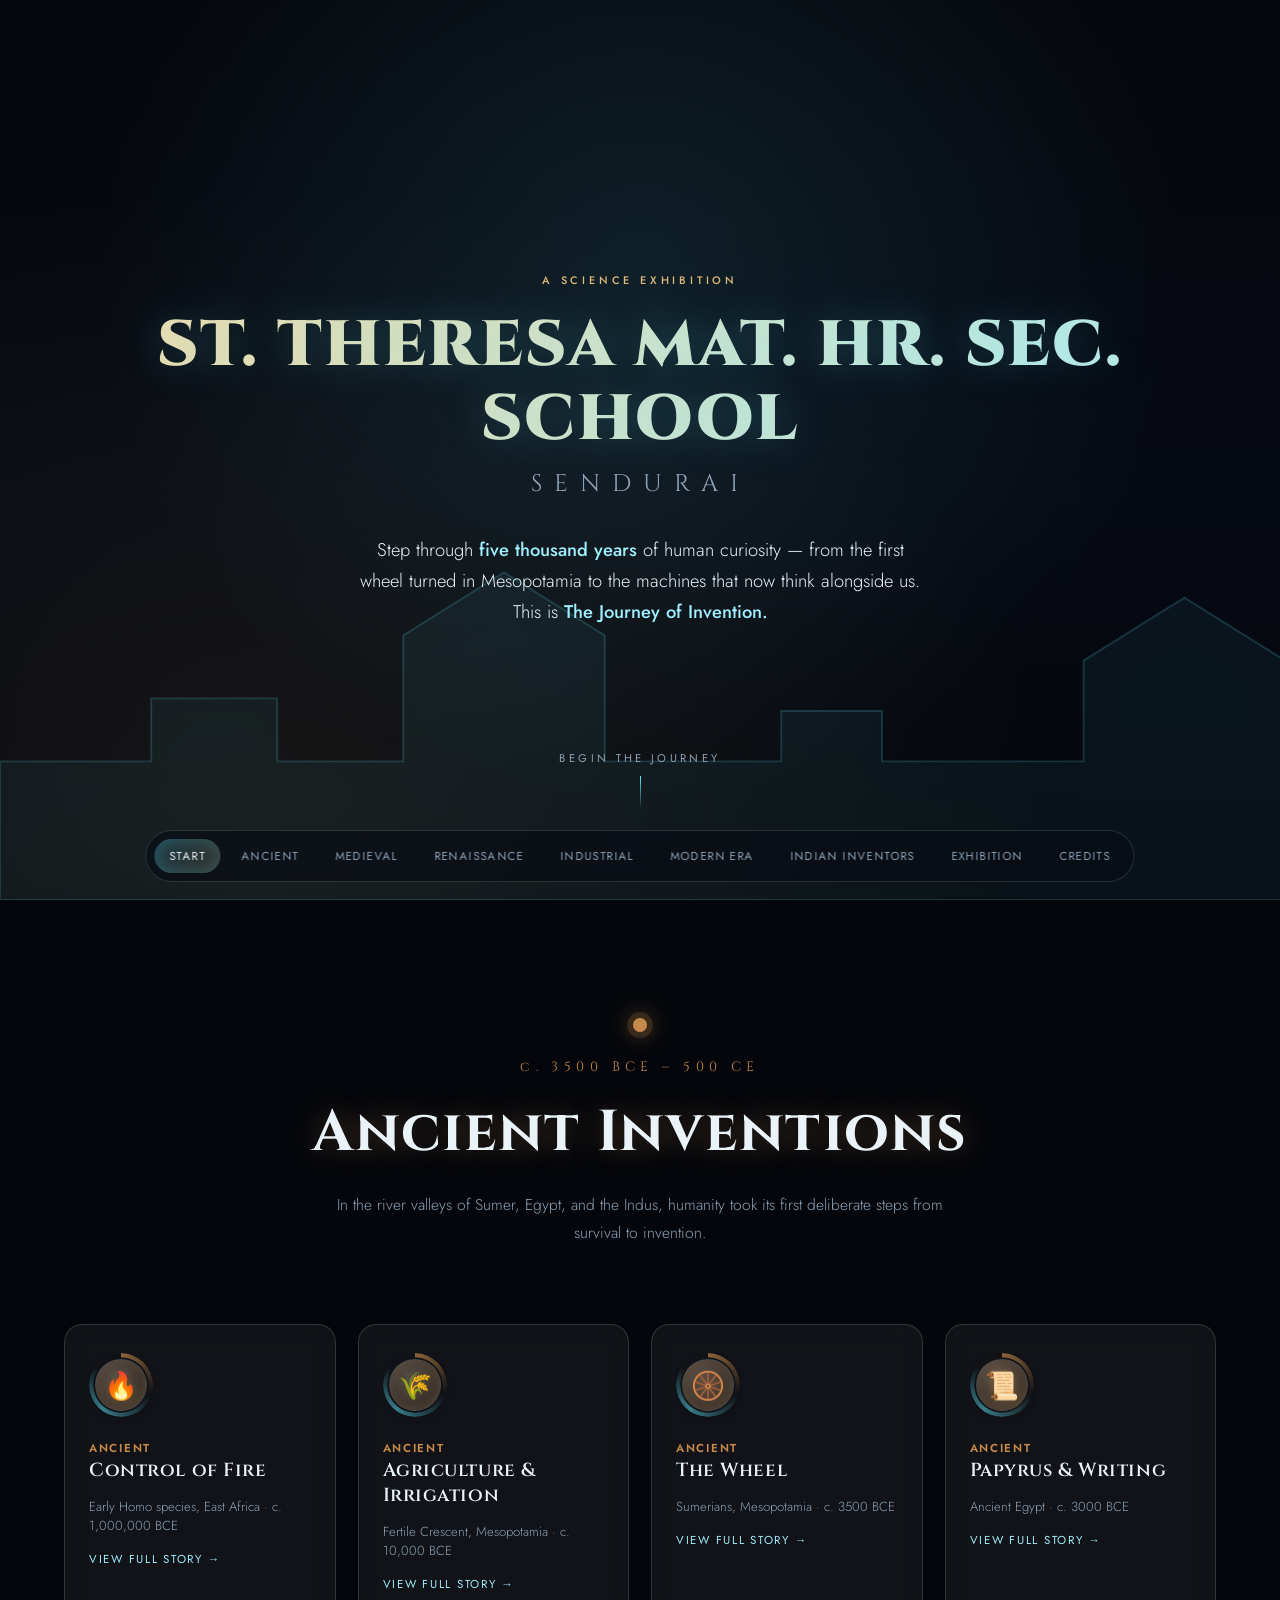
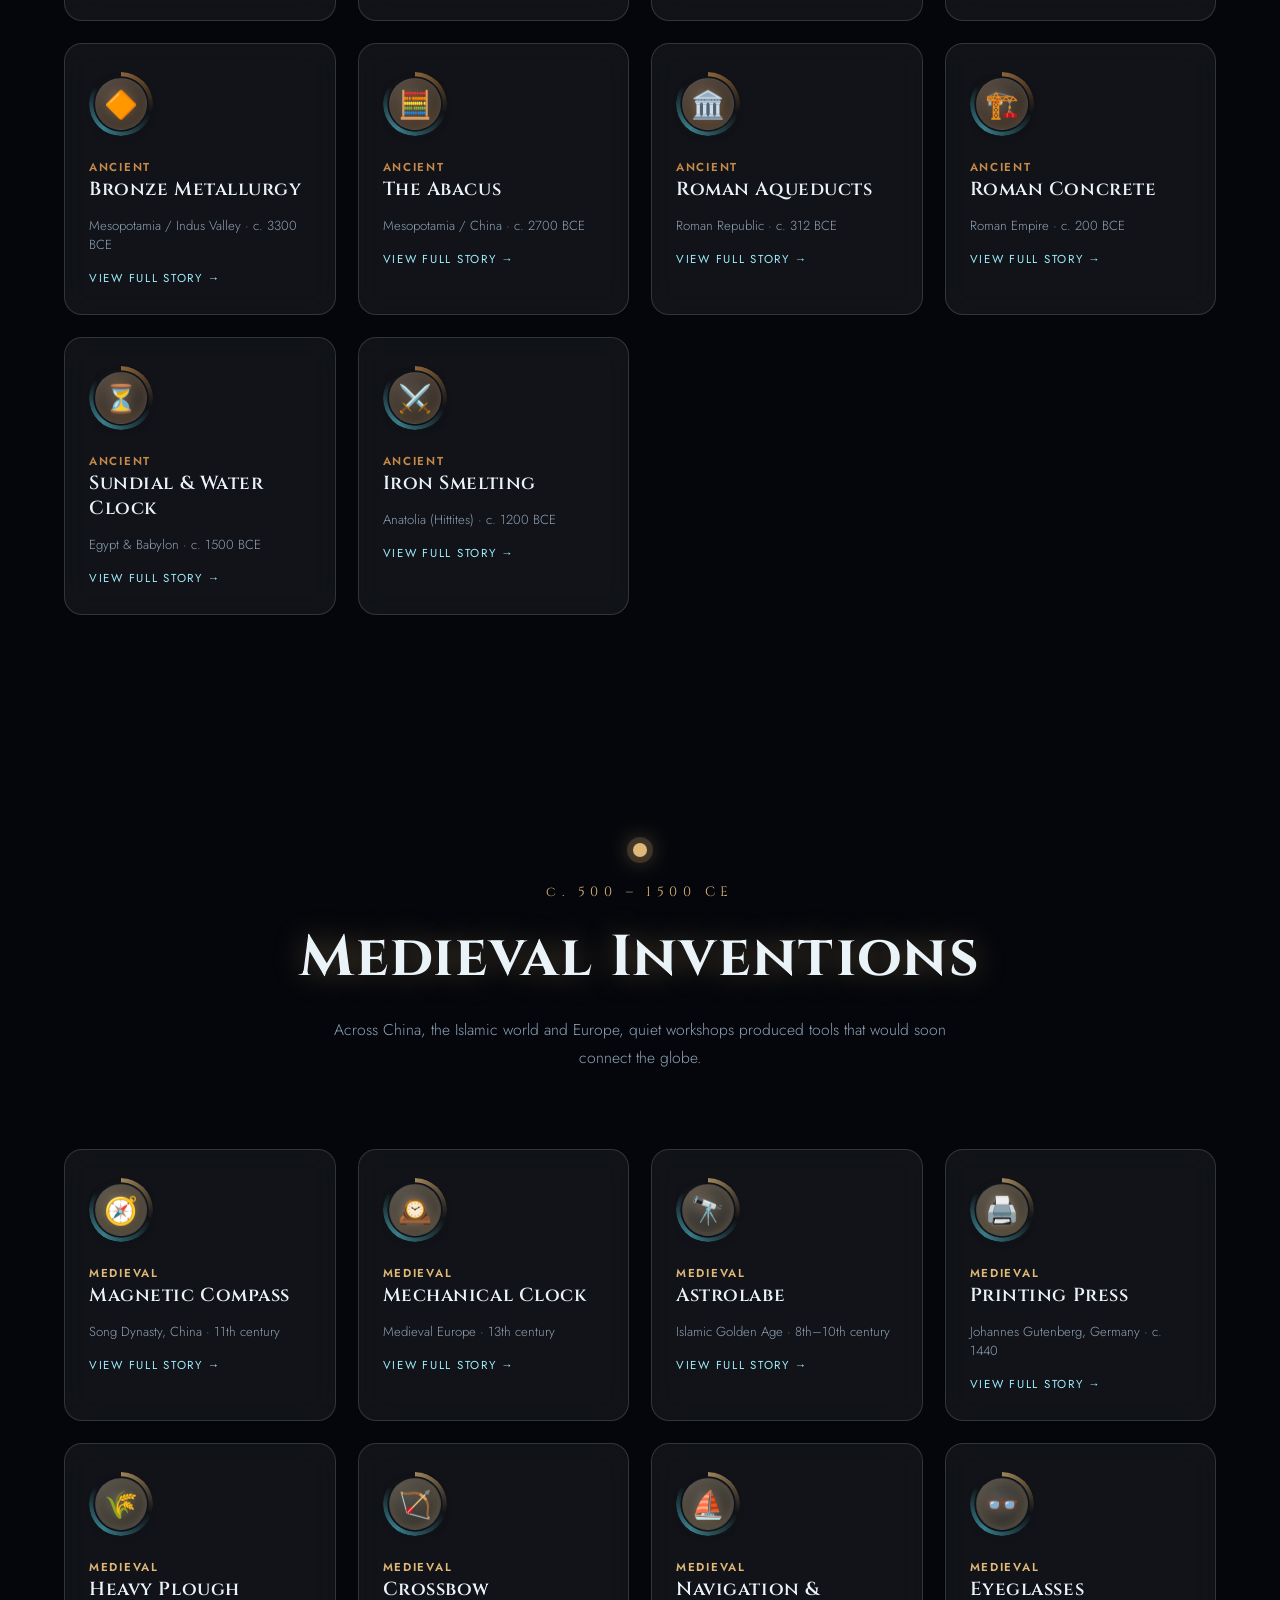
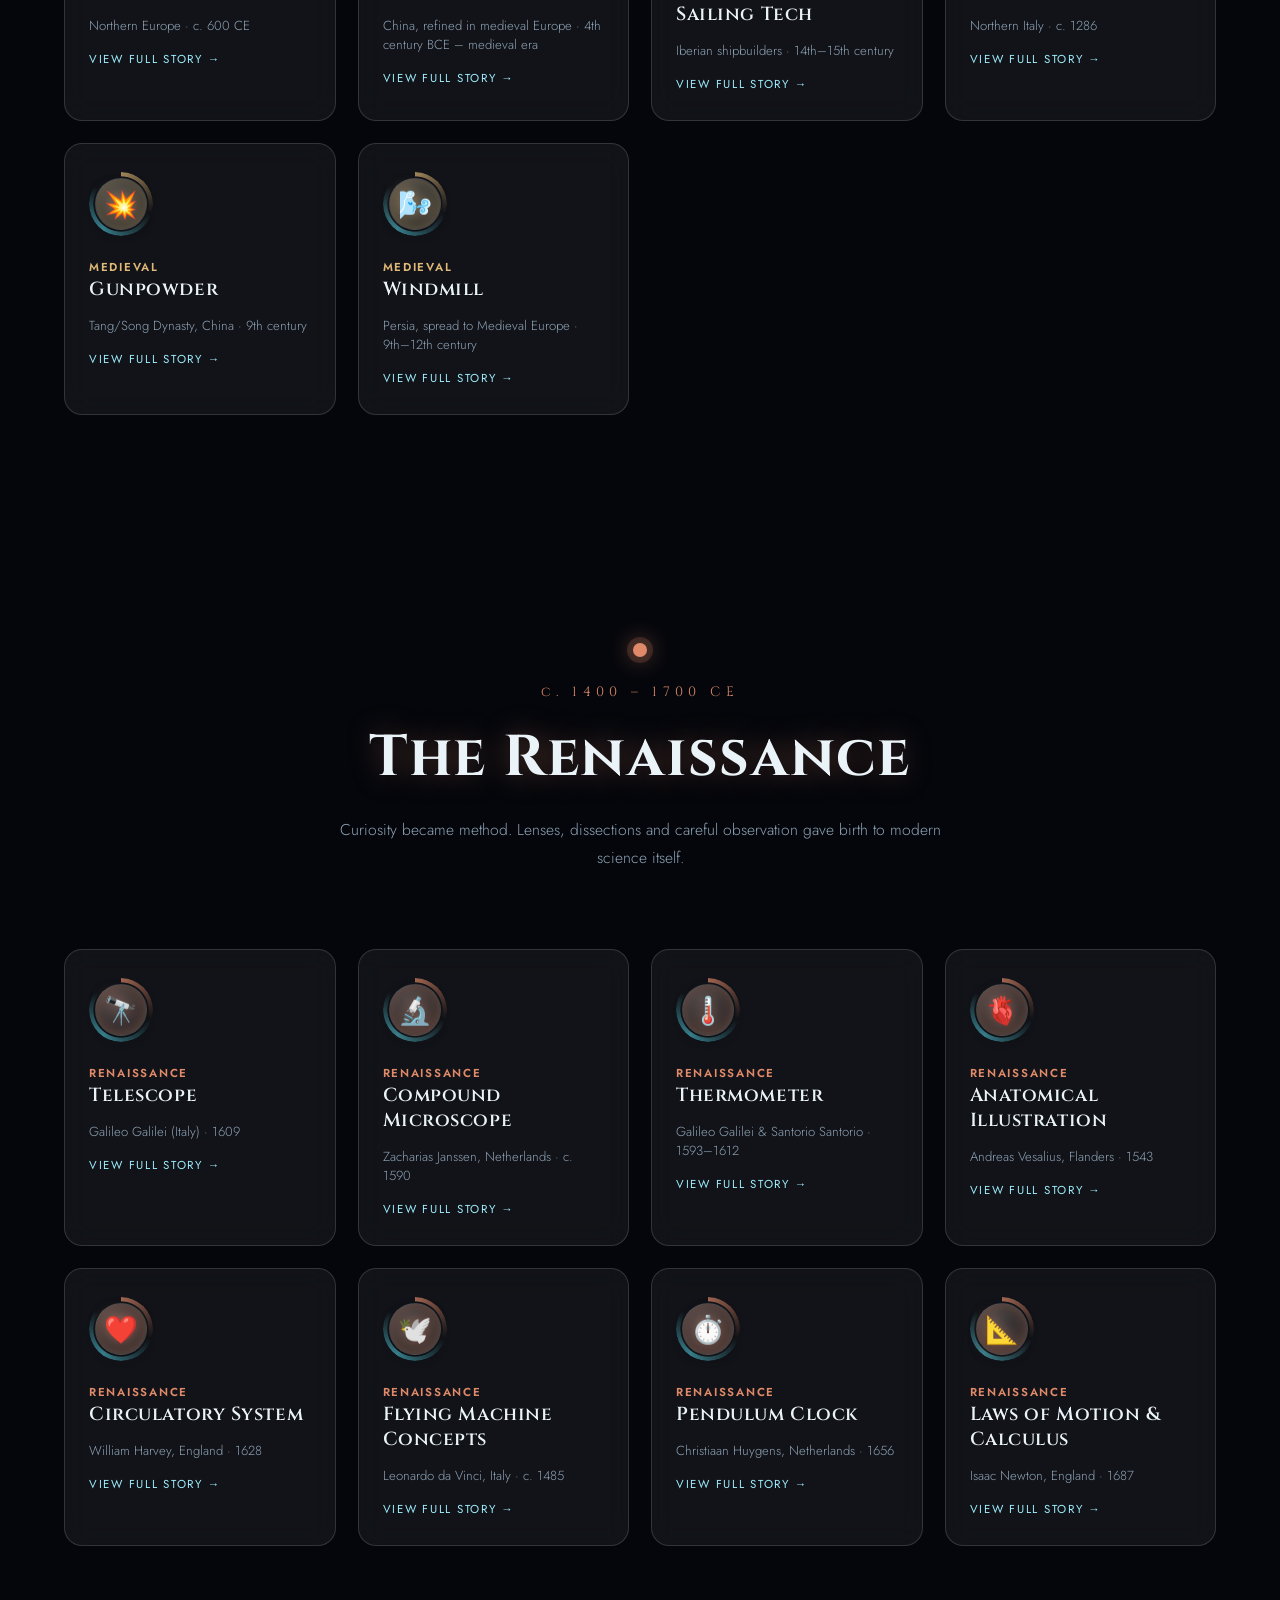
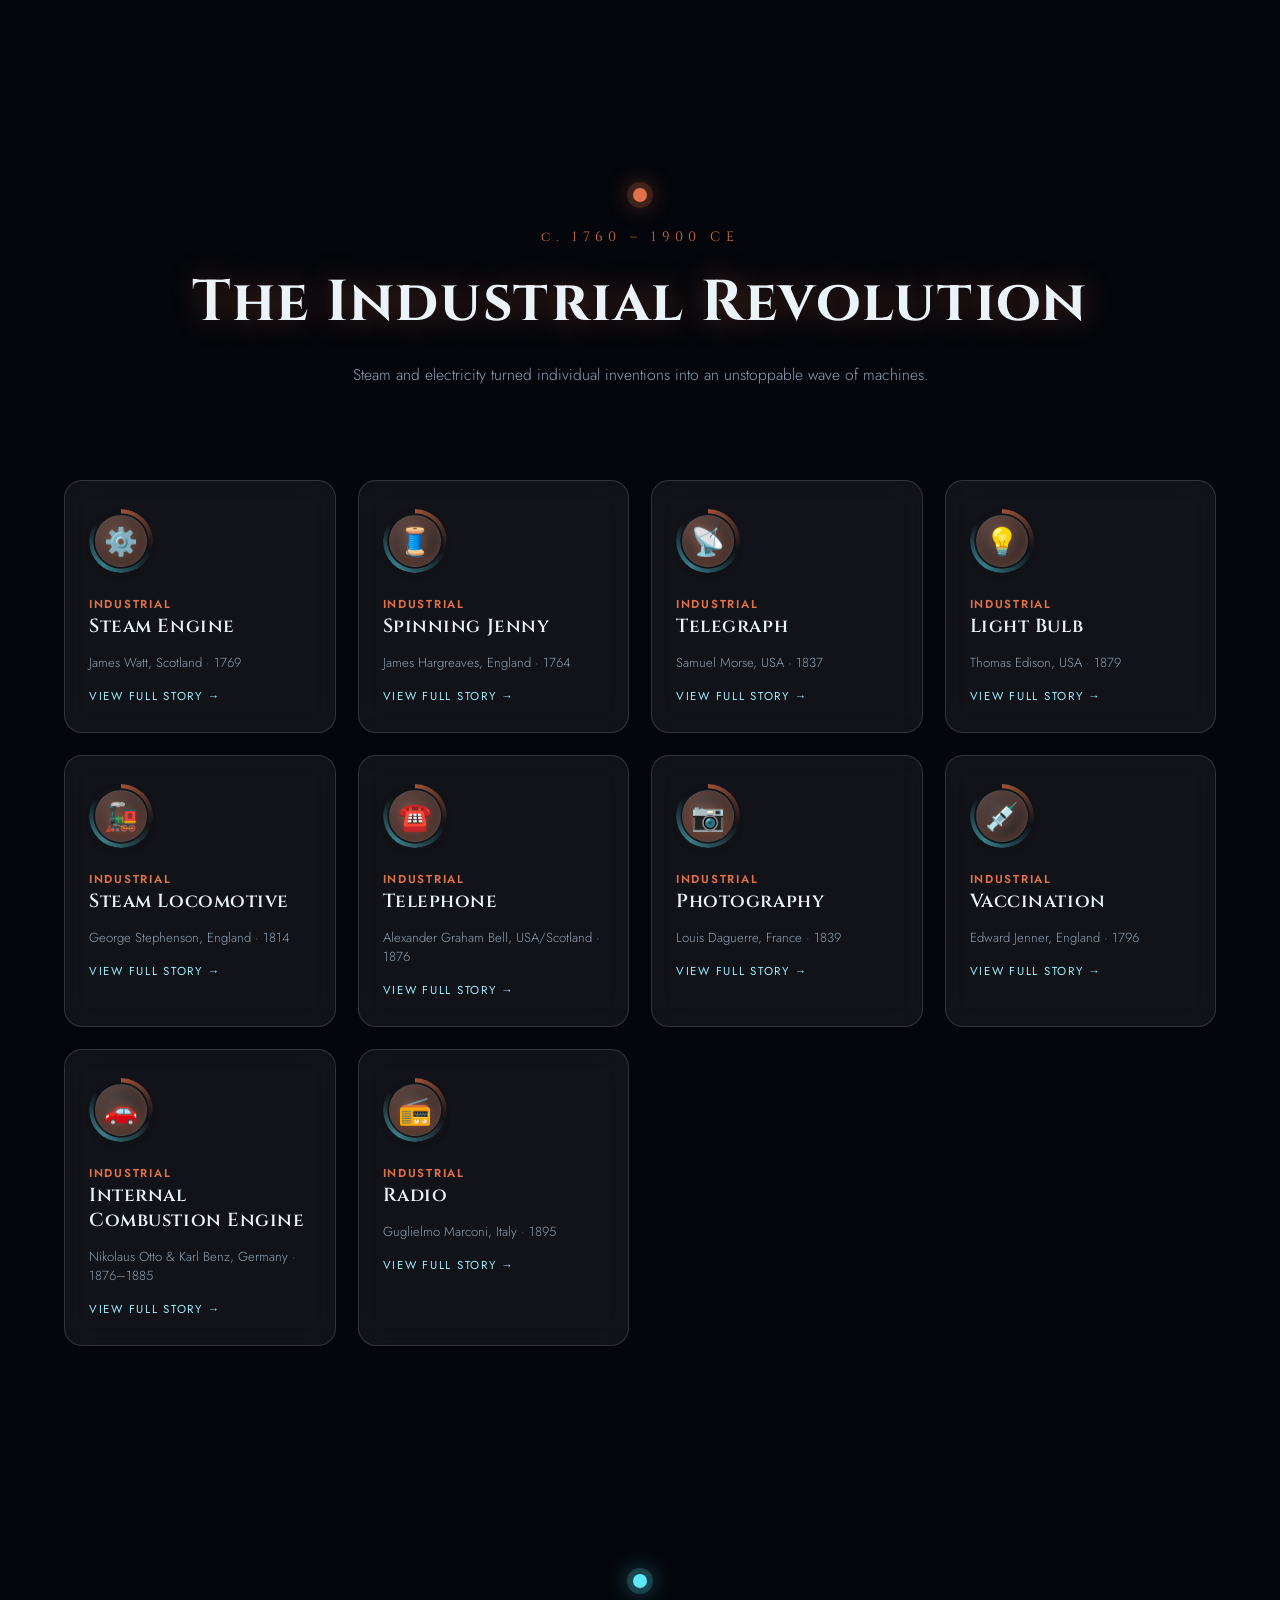
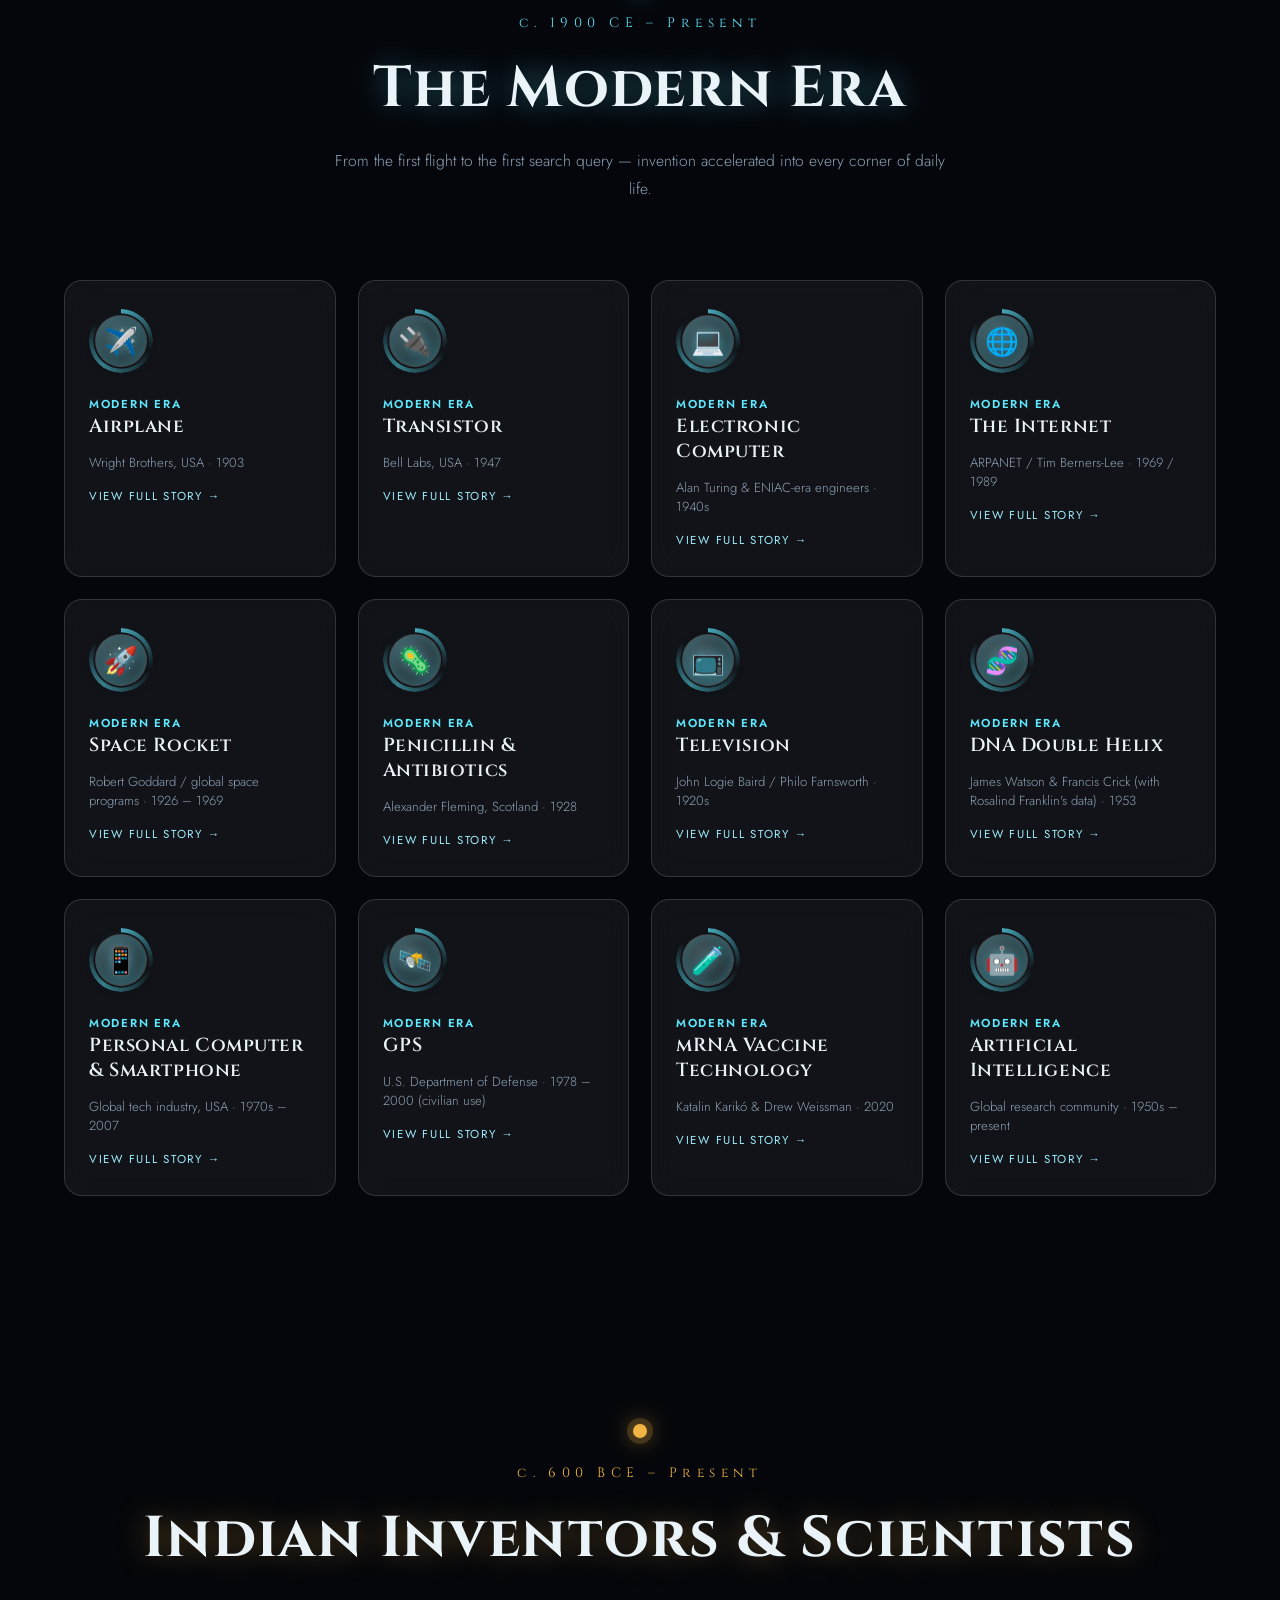
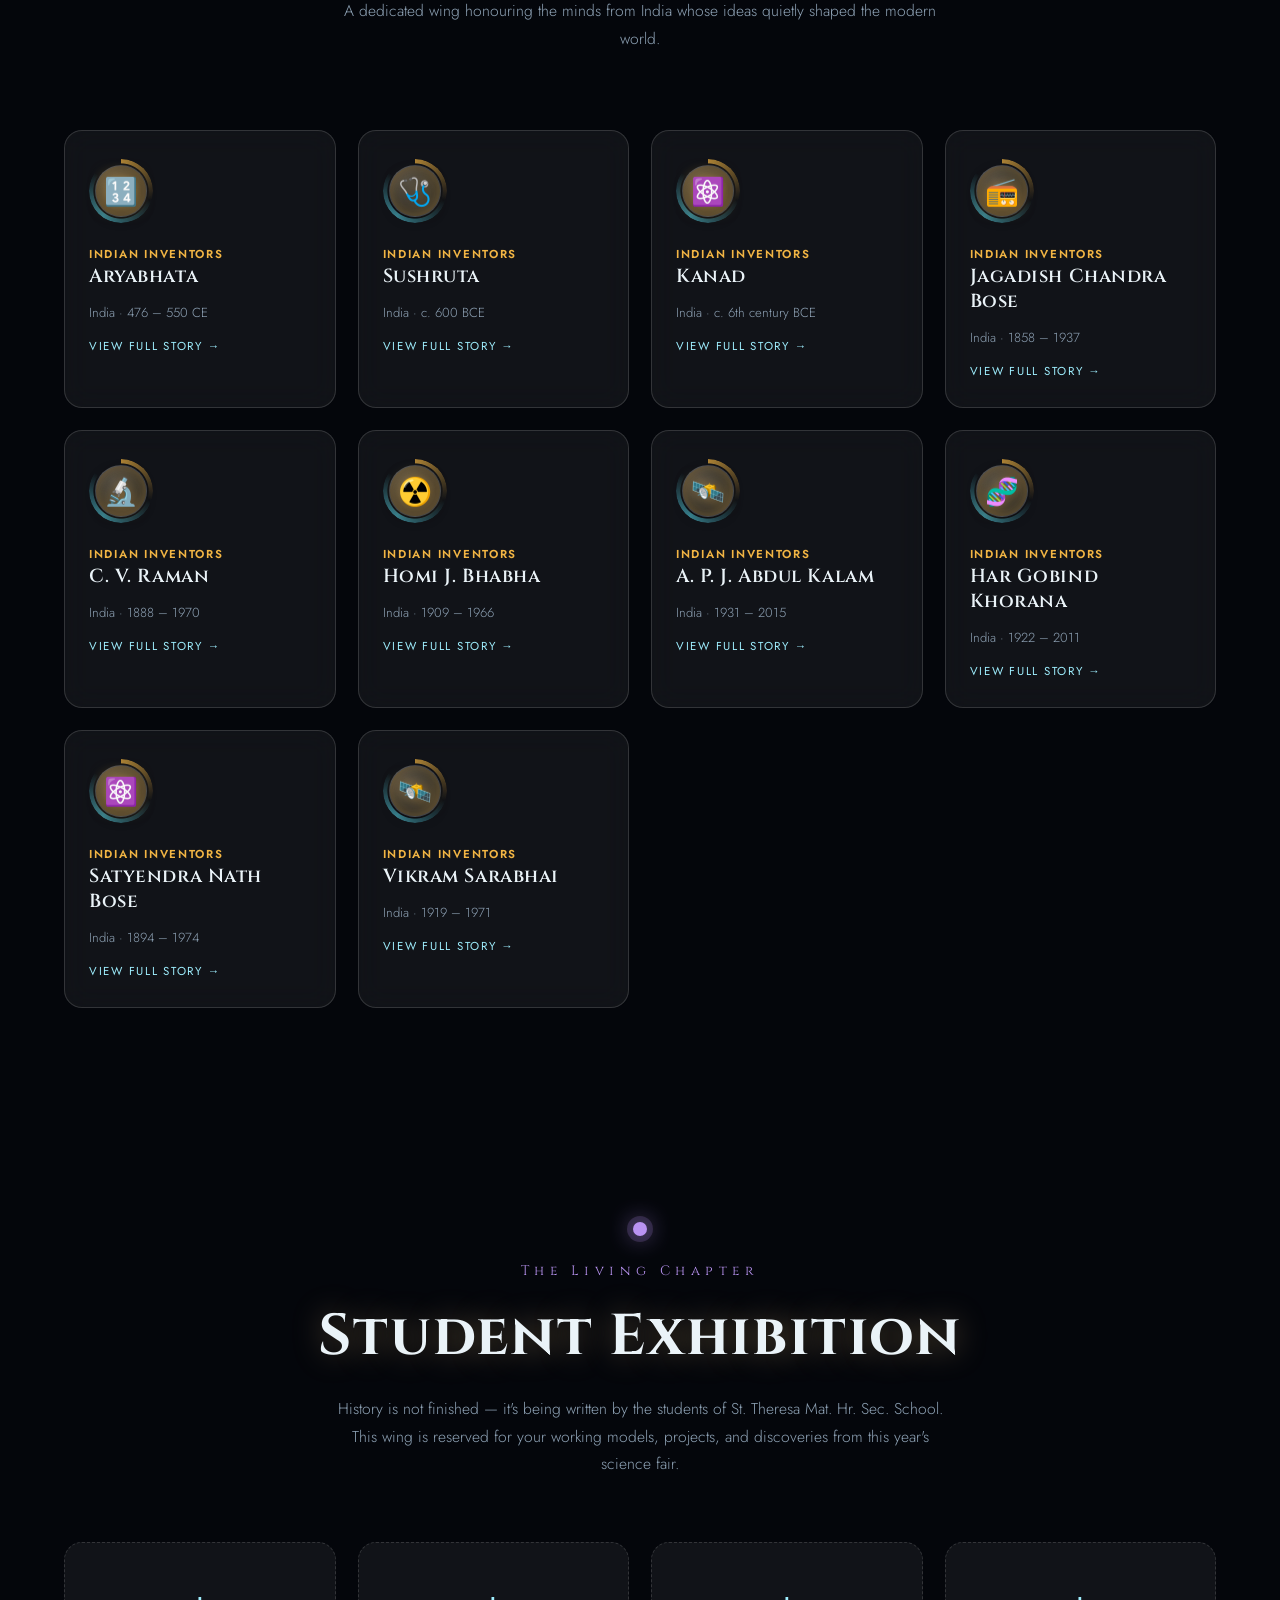
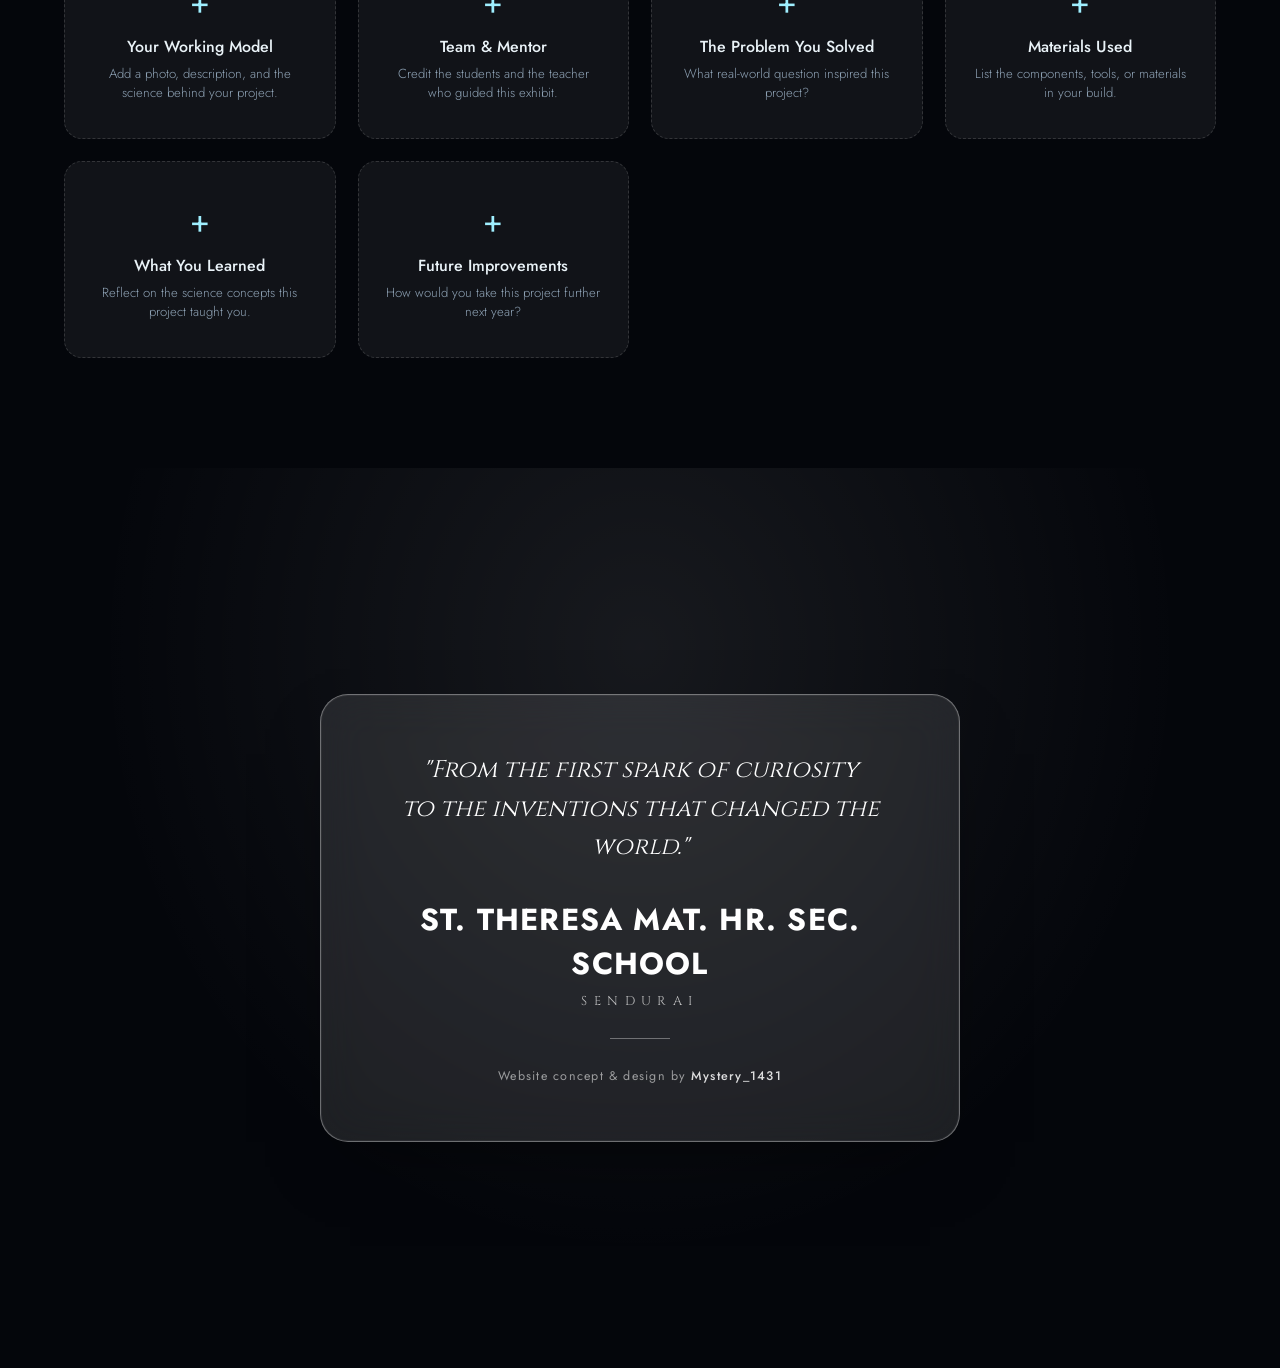
==== commit 00807439: "Add files via upload" ====
--- a/journey-of-invention.html
+++ b/journey-of-invention.html
@@ -357,7 +357,7 @@
       {icon:'🧮', name:'The Abacus', origin:'Mesopotamia / China', period:'c. 2700 BCE', how:'Beads sliding on rods represent place-value digits, allowing rapid manual arithmetic.', why:'The first true calculating device — it powered trade, taxation and early engineering.', modern:'Calculators and computers.'},
       {icon:'🏛️', name:'Roman Aqueducts', origin:'Roman Republic', period:'c. 312 BCE', how:'Gravity-fed stone channels, carried on arches, moved water across valleys to cities.', why:'Enabled dense urban life, public baths, and sanitation on an unprecedented scale.', modern:'Municipal water-supply systems.'},
       {icon:'🏗️', name:'Roman Concrete', origin:'Roman Empire', period:'c. 200 BCE', how:'Volcanic ash mixed with lime and water hardened into a durable, mouldable building material.', why:'Allowed domes, arches and roads that still stand two thousand years later.', modern:'Reinforced concrete used in nearly all modern construction.'},
-      {icon:'⏳', name:'Sundial & Water Clock', origin:'Egypt & Babylon', period:'c. 1500 BCE', how:'A shadow\\'s position, or the steady drip of water, marked the passage of hours.', why:'The first systematic way to measure time, essential for agriculture, religion and astronomy.', modern:'Mechanical and atomic clocks.'},
+      {icon:'⏳', name:'Sundial & Water Clock', origin:'Egypt & Babylon', period:'c. 1500 BCE', how:'A shadow\'s position, or the steady drip of water, marked the passage of hours.', why:'The first systematic way to measure time, essential for agriculture, religion and astronomy.', modern:'Mechanical and atomic clocks.'},
       {icon:'⚔️', name:'Iron Smelting', origin:'Anatolia (Hittites)', period:'c. 1200 BCE', how:'Ore heated with charcoal in a furnace released molten iron, which was then hammered into shape.', why:'Iron tools and weapons were stronger and cheaper than bronze, ushering in the Iron Age.', modern:'Modern steel manufacturing.'},
     ]
   },
@@ -366,7 +366,7 @@
     period:'c. 500 – 1500 CE', title:'Medieval Inventions',
     desc:'Across China, the Islamic world and Europe, quiet workshops produced tools that would soon connect the globe.',
     items:[
-      {icon:'🧭', name:'Magnetic Compass', origin:'Song Dynasty, China', period:'11th century', how:'A magnetised needle aligns itself with Earth\\'s magnetic field, always pointing north–south.', why:'Freed sailors from relying on stars and coastlines, opening the seas to real navigation.', modern:'Digital compass, GPS heading sensors.'},
+      {icon:'🧭', name:'Magnetic Compass', origin:'Song Dynasty, China', period:'11th century', how:'A magnetised needle aligns itself with Earth\'s magnetic field, always pointing north–south.', why:'Freed sailors from relying on stars and coastlines, opening the seas to real navigation.', modern:'Digital compass, GPS heading sensors.'},
       {icon:'🕰️', name:'Mechanical Clock', origin:'Medieval Europe', period:'13th century', how:'A falling weight drives a gear train, regulated by an escapement that ticks in even beats.', why:'Standardised timekeeping for the first time — daily life, trade and later science could be synchronised.', modern:'Quartz and atomic clocks.'},
       {icon:'🔭', name:'Astrolabe', origin:'Islamic Golden Age', period:'8th–10th century', how:'A rotating brass disc maps star positions, letting a user measure the altitude of the sun or stars.', why:'A single instrument for astronomy, navigation and timekeeping — vital to scholars and sailors alike.', modern:'Sextant, GPS.'},
       {icon:'🖨️', name:'Printing Press', origin:'Johannes Gutenberg, Germany', period:'c. 1440', how:'Reusable metal letters were arranged, inked, and mechanically pressed onto paper.', why:'Made books affordable and fast to produce, fuelling mass literacy and the spread of ideas.', modern:'Digital publishing and printing.'},
@@ -388,7 +388,7 @@
       {icon:'🌡️', name:'Thermometer', origin:'Galileo Galilei & Santorio Santorio', period:'1593–1612', how:'Liquid expands predictably with heat inside a sealed tube, giving a measurable reading.', why:'Allowed temperature to be measured, not just felt — essential for science and medicine.', modern:'Digital and infrared thermometers.'},
       {icon:'🫀', name:'Anatomical Illustration', origin:'Andreas Vesalius, Flanders', period:'1543', how:'Careful, direct dissection replaced centuries of copied and often incorrect anatomical texts.', why:'Corrected fundamental errors in medical knowledge and modernised the study of the human body.', modern:'Modern anatomy and surgical training.'},
       {icon:'❤️', name:'Circulatory System', origin:'William Harvey, England', period:'1628', how:'Careful experiments showed blood is pumped by the heart in one continuous, closed loop.', why:'Became the foundation of modern physiology and cardiology.', modern:'Cardiac medicine and surgery.'},
-      {icon:'🕊️', name:'Flying Machine Concepts', origin:'Leonardo da Vinci, Italy', period:'c. 1485', how:'Detailed sketches of ornithopters were based on close study of how birds\\' wings generate lift.', why:'Though never built, they inspired centuries of serious thought about mechanical flight.', modern:'Modern aircraft and helicopters.'},
+      {icon:'🕊️', name:'Flying Machine Concepts', origin:'Leonardo da Vinci, Italy', period:'c. 1485', how:'Detailed sketches of ornithopters were based on close study of how birds\' wings generate lift.', why:'Though never built, they inspired centuries of serious thought about mechanical flight.', modern:'Modern aircraft and helicopters.'},
       {icon:'⏱️', name:'Pendulum Clock', origin:'Christiaan Huygens, Netherlands', period:'1656', how:'A swinging pendulum keeps a near-constant beat, regulating a gear train far more accurately than before.', why:'Made timekeeping precise enough for navigation and modern science.', modern:'Precision quartz and atomic clocks.'},
       {icon:'📐', name:'Laws of Motion & Calculus', origin:'Isaac Newton, England', period:'1687', how:'Mathematical laws described exactly how forces cause objects to move and accelerate.', why:'Became the mathematical backbone of physics, engineering, and space travel.', modern:'Every modern engineering calculation, from bridges to rockets.'},
     ]
@@ -399,7 +399,7 @@
     desc:'Steam and electricity turned individual inventions into an unstoppable wave of machines.',
     items:[
       {icon:'⚙️', name:'Steam Engine', origin:'James Watt, Scotland', period:'1769', how:'Burning fuel boils water into steam, which expands to drive a piston back and forth.', why:'Powered factories, trains and ships, becoming the true engine of the Industrial Revolution.', modern:'Steam and gas turbines in power plants.'},
-      {icon:'🧵', name:'Spinning Jenny', origin:'James Hargreaves, England', period:'1764', how:'A single wheel turned multiple spindles at once, spinning several threads simultaneously.', why:'Mechanised the textile industry and multiplied a single worker\\'s output many times over.', modern:'Automated industrial looms.'},
+      {icon:'🧵', name:'Spinning Jenny', origin:'James Hargreaves, England', period:'1764', how:'A single wheel turned multiple spindles at once, spinning several threads simultaneously.', why:'Mechanised the textile industry and multiplied a single worker\'s output many times over.', modern:'Automated industrial looms.'},
       {icon:'📡', name:'Telegraph', origin:'Samuel Morse, USA', period:'1837', how:'Coded electrical pulses travel instantly along a wire and are decoded at the other end.', why:'Made instant long-distance communication possible for the first time in history.', modern:'The internet and instant messaging.'},
       {icon:'💡', name:'Light Bulb', origin:'Thomas Edison, USA', period:'1879', how:'Electric current heats a thin filament until it glows brightly inside a vacuum.', why:'Brought safe, affordable, reliable light indoors, reshaping how people lived and worked.', modern:'LED and smart lighting.'},
       {icon:'🚂', name:'Steam Locomotive', origin:'George Stephenson, England', period:'1814', how:'A steam engine mounted on a rail chassis drives wheels along fixed iron tracks.', why:'Transformed trade and travel, shrinking distances and connecting whole nations.', modern:'High-speed electric rail.'},
@@ -419,10 +419,10 @@
       {icon:'🔌', name:'Transistor', origin:'Bell Labs, USA', period:'1947', how:'A semiconductor device switches or amplifies electrical signals with no moving parts.', why:'Replaced bulky vacuum tubes and made all modern electronics possible.', modern:'Microchips inside every device you own.'},
       {icon:'💻', name:'Electronic Computer', origin:'Alan Turing & ENIAC-era engineers', period:'1940s', how:'Electronic circuits process information as binary logic at enormous speed.', why:'Automated computation, transforming science, industry and everyday life.', modern:'Laptops, servers and smartphones.'},
       {icon:'🌐', name:'The Internet', origin:'ARPANET / Tim Berners-Lee', period:'1969 / 1989', how:'Networks of computers exchange data using shared protocols, forming one connected web.', why:'Connected the entire world instantly, reshaping communication, work and knowledge.', modern:'Cloud computing and the modern web.'},
-      {icon:'🚀', name:'Space Rocket', origin:'Robert Goddard / global space programs', period:'1926 – 1969', how:'Controlled combustion expels gas at high speed, propelling the craft beyond Earth\\'s gravity.', why:'Opened the era of space exploration and satellite technology.', modern:'Reusable orbital rockets.'},
+      {icon:'🚀', name:'Space Rocket', origin:'Robert Goddard / global space programs', period:'1926 – 1969', how:'Controlled combustion expels gas at high speed, propelling the craft beyond Earth\'s gravity.', why:'Opened the era of space exploration and satellite technology.', modern:'Reusable orbital rockets.'},
       {icon:'🦠', name:'Penicillin & Antibiotics', origin:'Alexander Fleming, Scotland', period:'1928', how:'A mould was found to secrete a substance that kills bacteria without harming human cells.', why:'Turned once-fatal infections into treatable conditions, saving hundreds of millions of lives.', modern:'The entire modern antibiotics industry.'},
       {icon:'📺', name:'Television', origin:'John Logie Baird / Philo Farnsworth', period:'1920s', how:'Images are converted into electronic signals, transmitted, and reassembled as moving pictures.', why:'Became the dominant medium for news, entertainment and information for most of the 20th century.', modern:'Streaming platforms and smart TVs.'},
-      {icon:'🧬', name:'DNA Double Helix', origin:'James Watson & Francis Crick (with Rosalind Franklin\\'s data)', period:'1953', how:'X-ray images revealed DNA\\'s twisted-ladder structure, showing how genetic information is stored and copied.', why:'Founded modern genetics, unlocking how life itself is encoded.', modern:'Genetic testing, biotechnology, and CRISPR gene editing.'},
+      {icon:'🧬', name:'DNA Double Helix', origin:'James Watson & Francis Crick (with Rosalind Franklin\'s data)', period:'1953', how:'X-ray images revealed DNA\'s twisted-ladder structure, showing how genetic information is stored and copied.', why:'Founded modern genetics, unlocking how life itself is encoded.', modern:'Genetic testing, biotechnology, and CRISPR gene editing.'},
       {icon:'📱', name:'Personal Computer & Smartphone', origin:'Global tech industry, USA', period:'1970s – 2007', how:'Powerful microprocessors shrank computing power small enough to fit in a pocket.', why:'Put a device more powerful than early supercomputers into billions of hands.', modern:'The smartphone you likely used to view this page.'},
       {icon:'🛰️', name:'GPS', origin:'U.S. Department of Defense', period:'1978 – 2000 (civilian use)', how:'A network of satellites broadcasts precise time signals, letting a receiver calculate its exact position.', why:'Transformed navigation, logistics, mapping and countless everyday apps.', modern:'Every phone map, ride-share app, and delivery service.'},
       {icon:'🧪', name:'mRNA Vaccine Technology', origin:'Katalin Karikó & Drew Weissman', period:'2020', how:'A synthetic genetic instruction teaches cells to produce a harmless piece of a virus, training immunity.', why:'Enabled the fastest vaccine development in history during the COVID-19 pandemic.', modern:'A new platform now being adapted for cancer and other disease vaccines.'},
@@ -439,11 +439,11 @@
       {icon:'⚛️', name:'Kanad', origin:'India', period:'c. 6th century BCE', how:'Proposed that all matter is made of indivisible particles he called "anu."', why:'One of the earliest atomic theories in recorded history, predating Western atomic theory by centuries.', modern:'Atomic and particle physics.'},
       {icon:'📻', name:'Jagadish Chandra Bose', origin:'India', period:'1858 – 1937', how:'Pioneered the generation and detection of microwaves, demonstrating wireless signal transmission.', why:'His work predates and underpins the development of radio technology.', modern:'Radio, wireless and microwave communication.'},
       {icon:'🔬', name:'C. V. Raman', origin:'India', period:'1888 – 1970', how:'Discovered that light changes wavelength when it scatters through a molecule — the "Raman Effect."', why:'Won the 1930 Nobel Prize in Physics, revealing how to study molecular structure using light.', modern:'Laser spectroscopy and material science.'},
-      {icon:'☢️', name:'Homi J. Bhabha', origin:'India', period:'1909 – 1966', how:'Founded India\\'s nuclear research institutions and led its early atomic energy program.', why:'Known as the "Father of India\\'s Nuclear Programme."', modern:'Nuclear energy and research reactors.'},
-      {icon:'🛰️', name:'A. P. J. Abdul Kalam', origin:'India', period:'1931 – 2015', how:'Led the development of India\\'s missile and satellite launch vehicle technology.', why:'Became known as the "Missile Man of India" and later served as its President.', modern:'ISRO\\'s ongoing satellite and space missions.'},
+      {icon:'☢️', name:'Homi J. Bhabha', origin:'India', period:'1909 – 1966', how:'Founded India\'s nuclear research institutions and led its early atomic energy program.', why:'Known as the "Father of India\'s Nuclear Programme."', modern:'Nuclear energy and research reactors.'},
+      {icon:'🛰️', name:'A. P. J. Abdul Kalam', origin:'India', period:'1931 – 2015', how:'Led the development of India\'s missile and satellite launch vehicle technology.', why:'Became known as the "Missile Man of India" and later served as its President.', modern:'ISRO\'s ongoing satellite and space missions.'},
       {icon:'🧬', name:'Har Gobind Khorana', origin:'India', period:'1922 – 2011', how:'Helped decipher how genetic code translates into proteins within living cells.', why:'Won the 1968 Nobel Prize in Physiology or Medicine.', modern:'Genetic engineering and biotechnology.'},
       {icon:'⚛️', name:'Satyendra Nath Bose', origin:'India', period:'1894 – 1974', how:'Developed a new statistical approach to quantum particles, later refined with Einstein.', why:'Gave rise to the entire class of particles named "bosons" in his honour, including the Higgs boson.', modern:'Quantum computing and particle physics research.'},
-      {icon:'🛰️', name:'Vikram Sarabhai', origin:'India', period:'1919 – 1971', how:'Founded India\\'s space research program from the ground up, starting with a small fishing village launch site.', why:'Laid the foundation for what became the Indian Space Research Organisation (ISRO).', modern:'India\\'s ongoing satellite, lunar and interplanetary missions.'},
+      {icon:'🛰️', name:'Vikram Sarabhai', origin:'India', period:'1919 – 1971', how:'Founded India\'s space research program from the ground up, starting with a small fishing village launch site.', why:'Laid the foundation for what became the Indian Space Research Organisation (ISRO).', modern:'India\'s ongoing satellite, lunar and interplanetary missions.'},
     ]
   },
 ];
